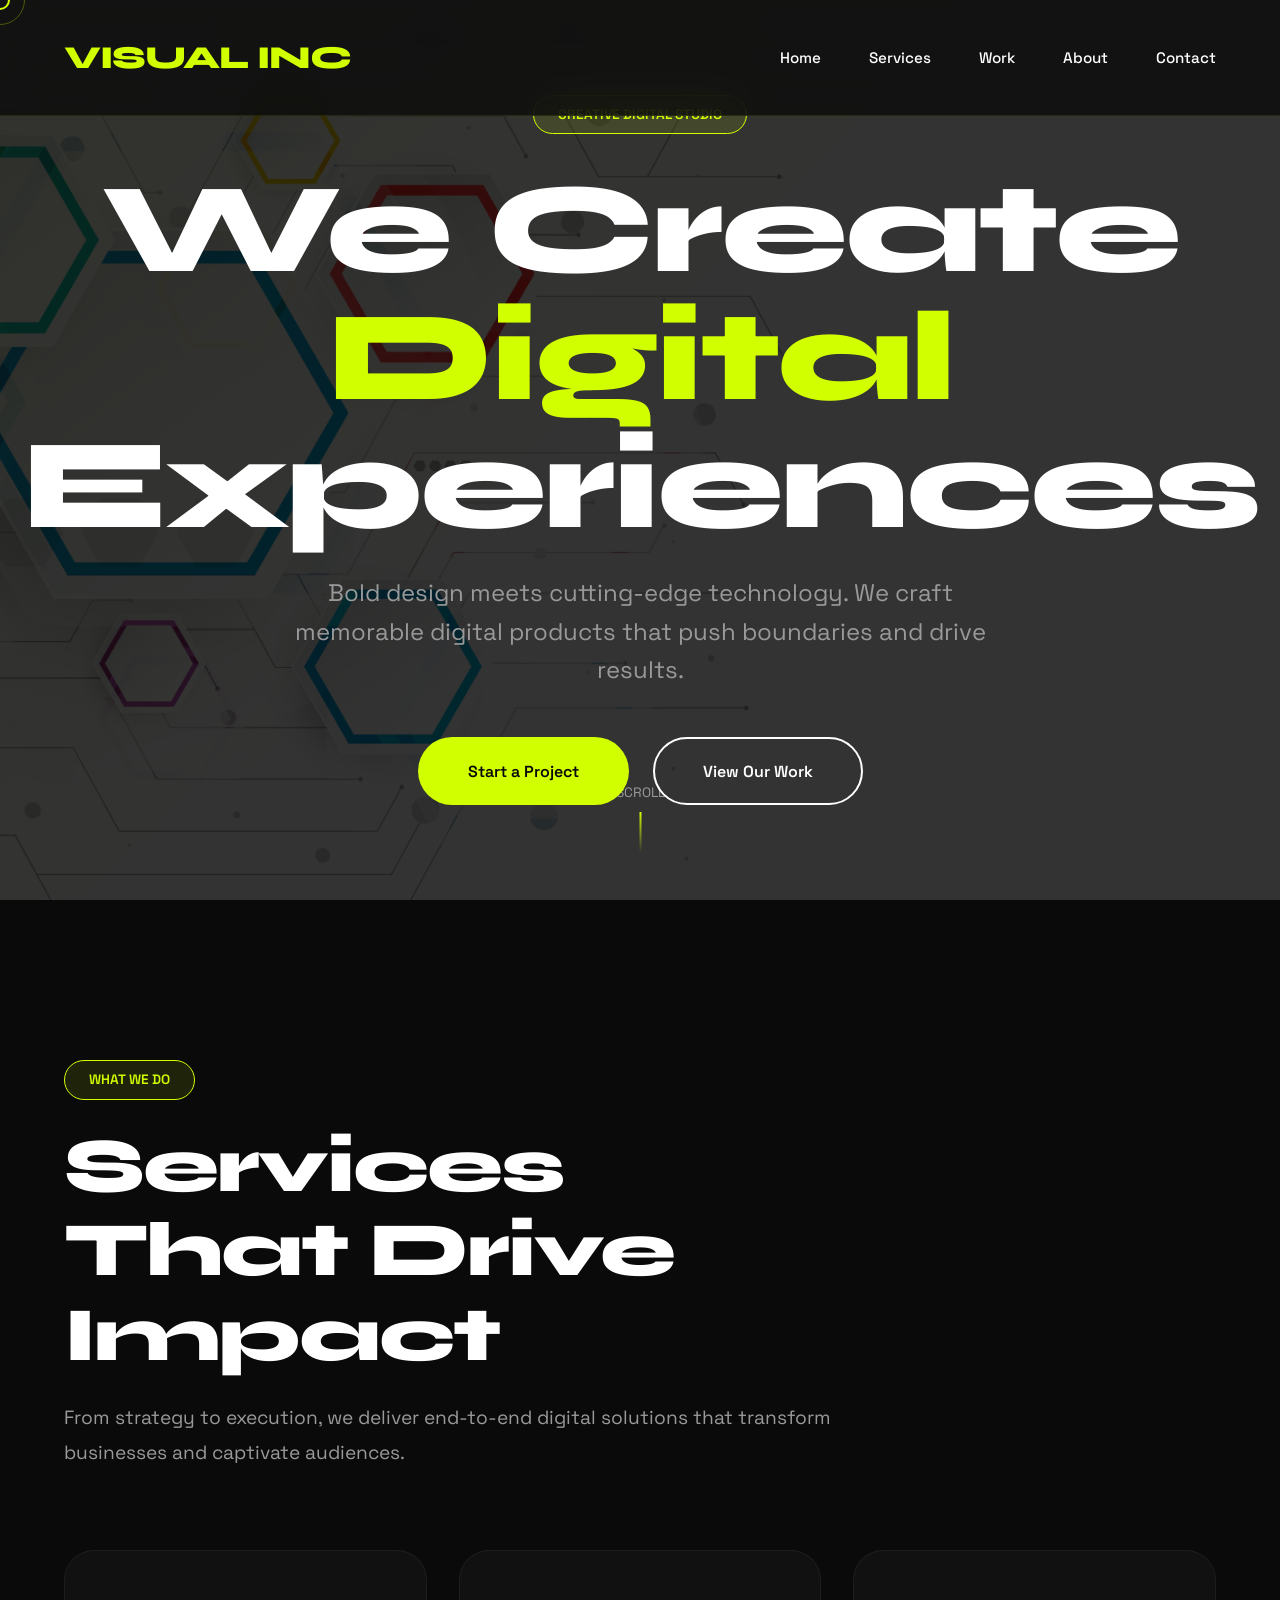
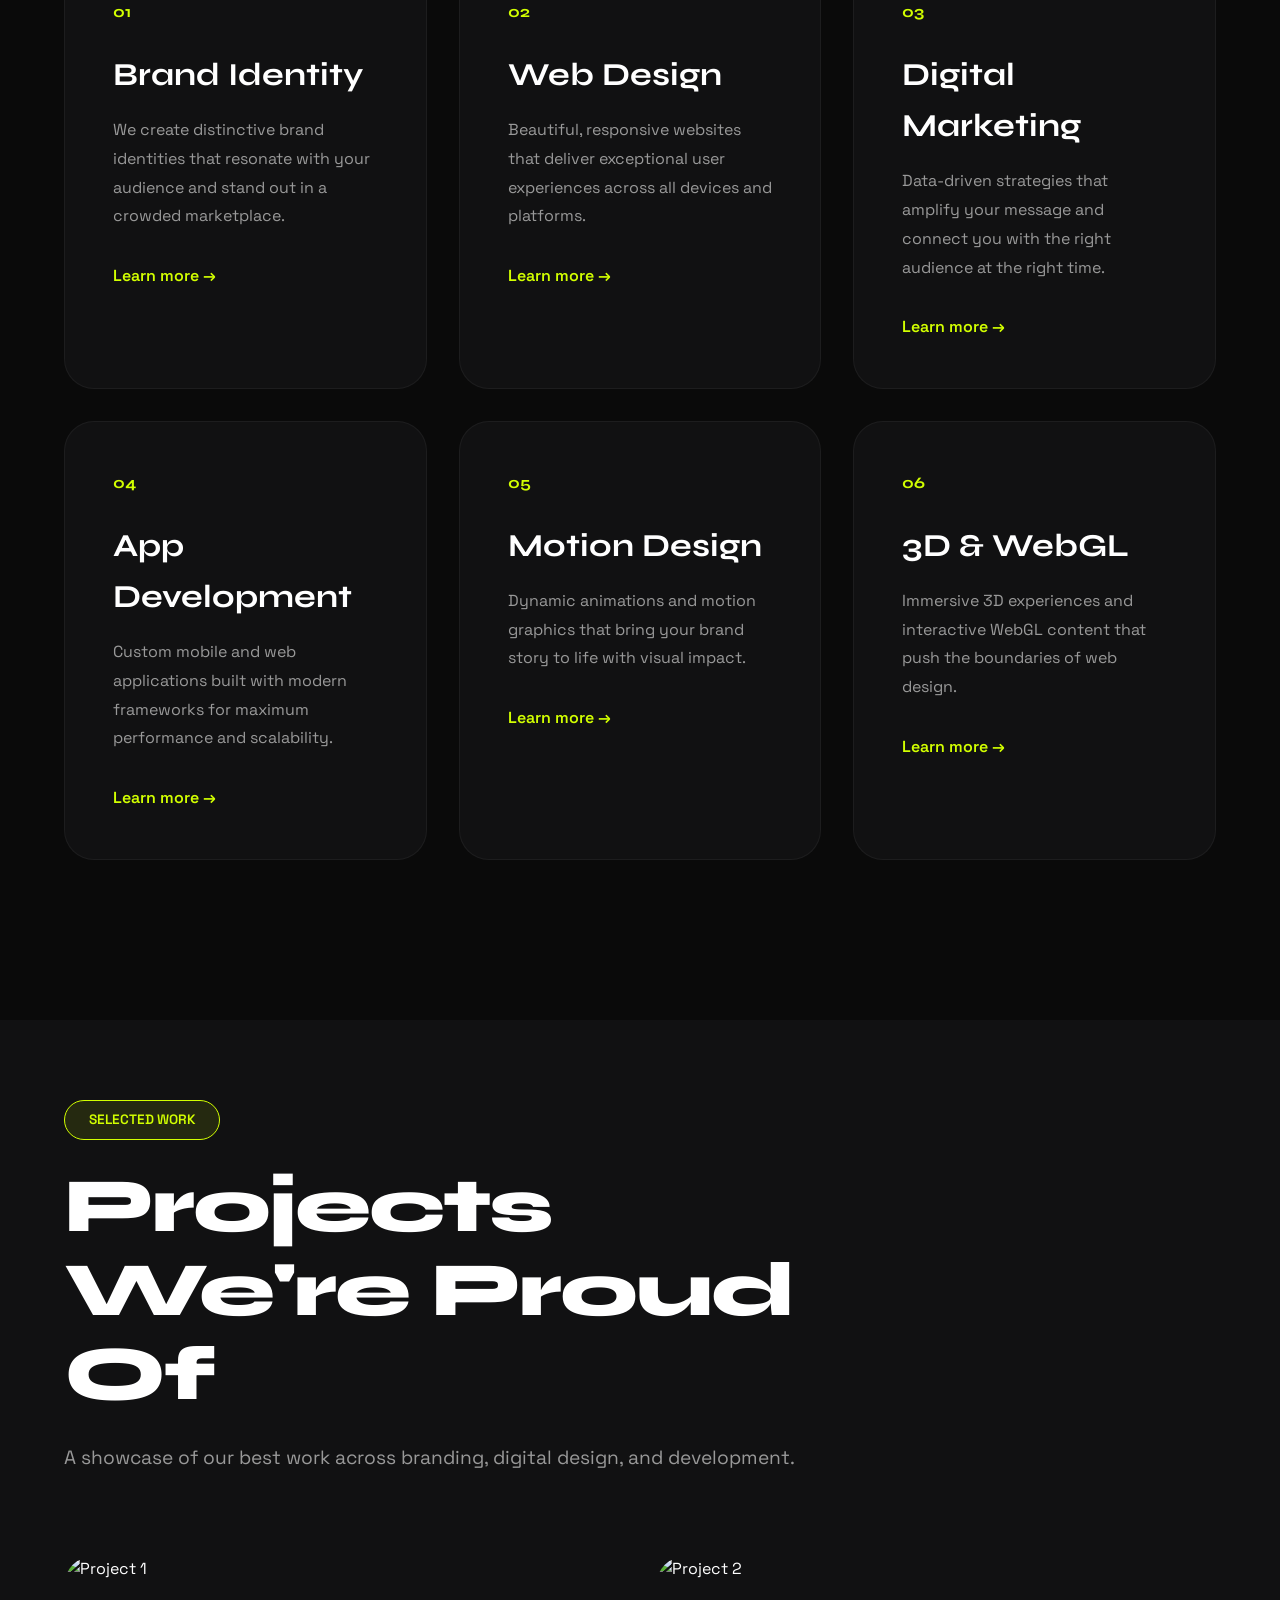
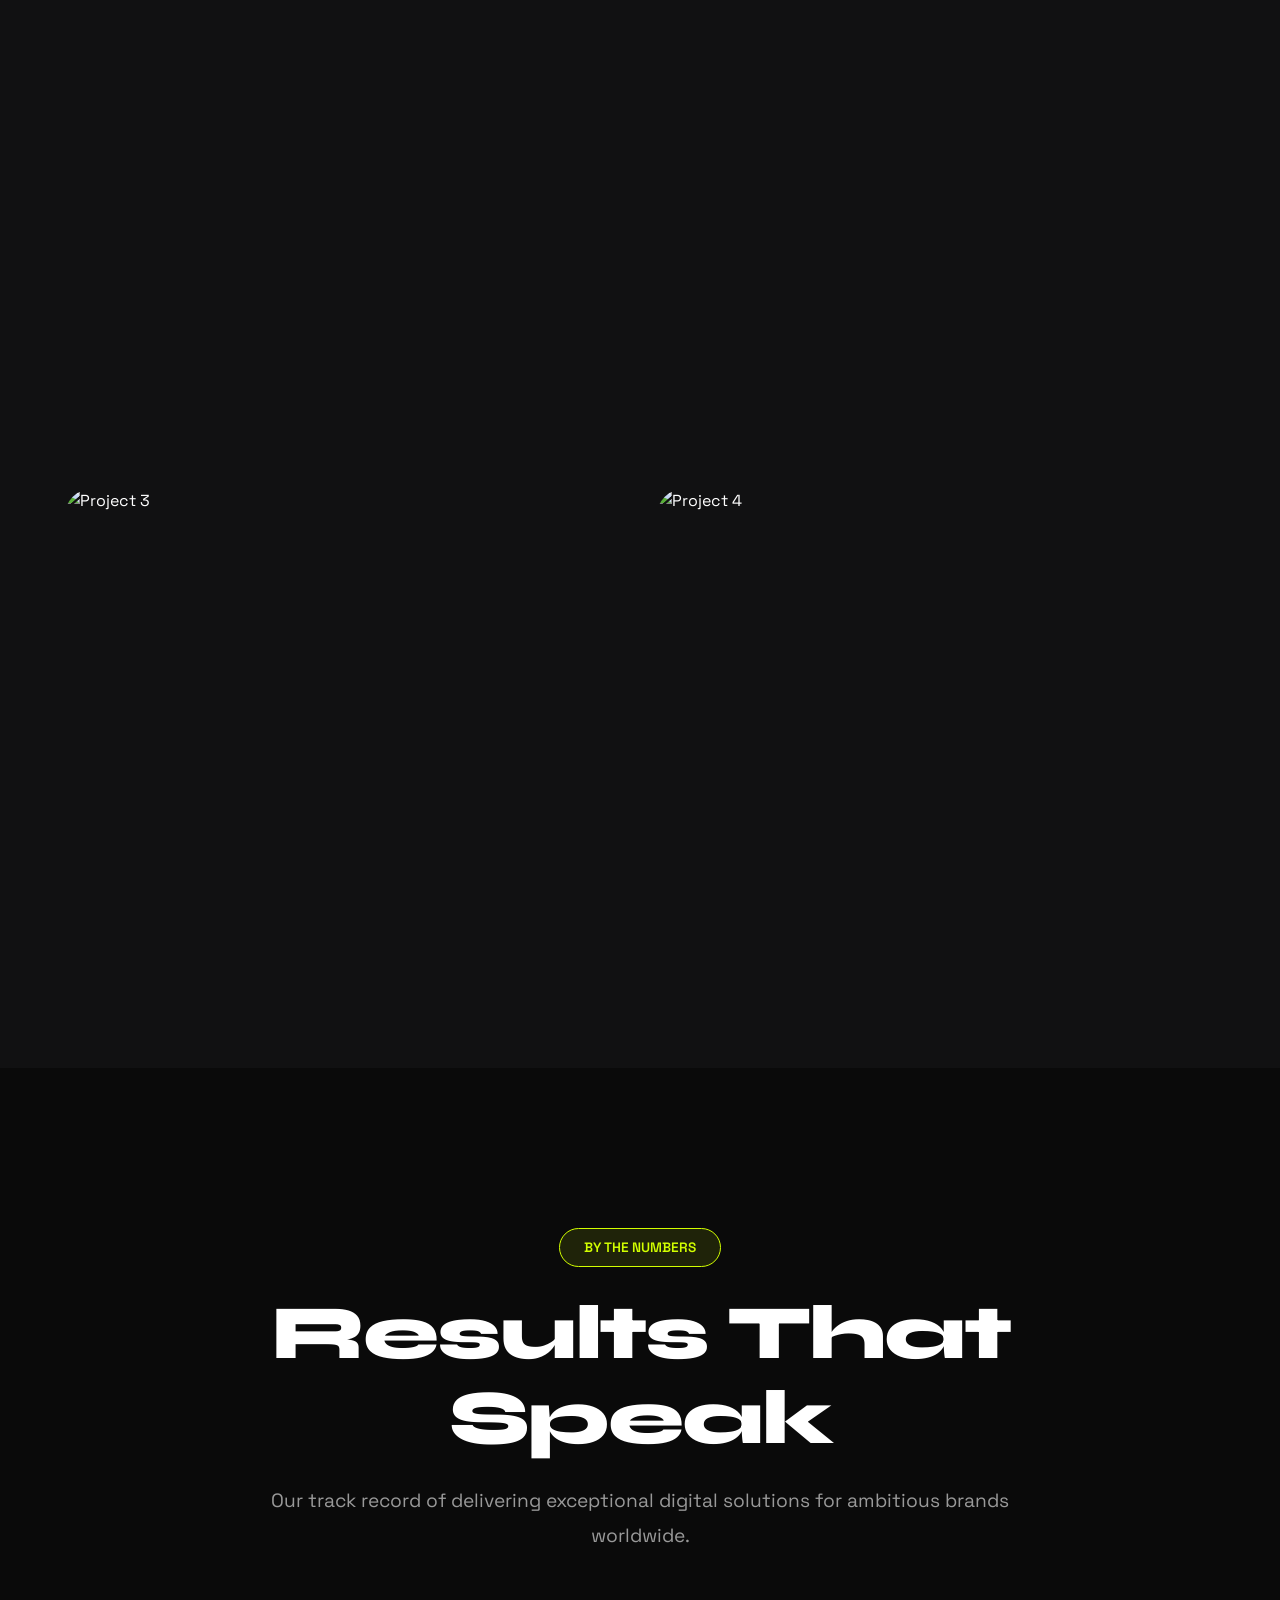
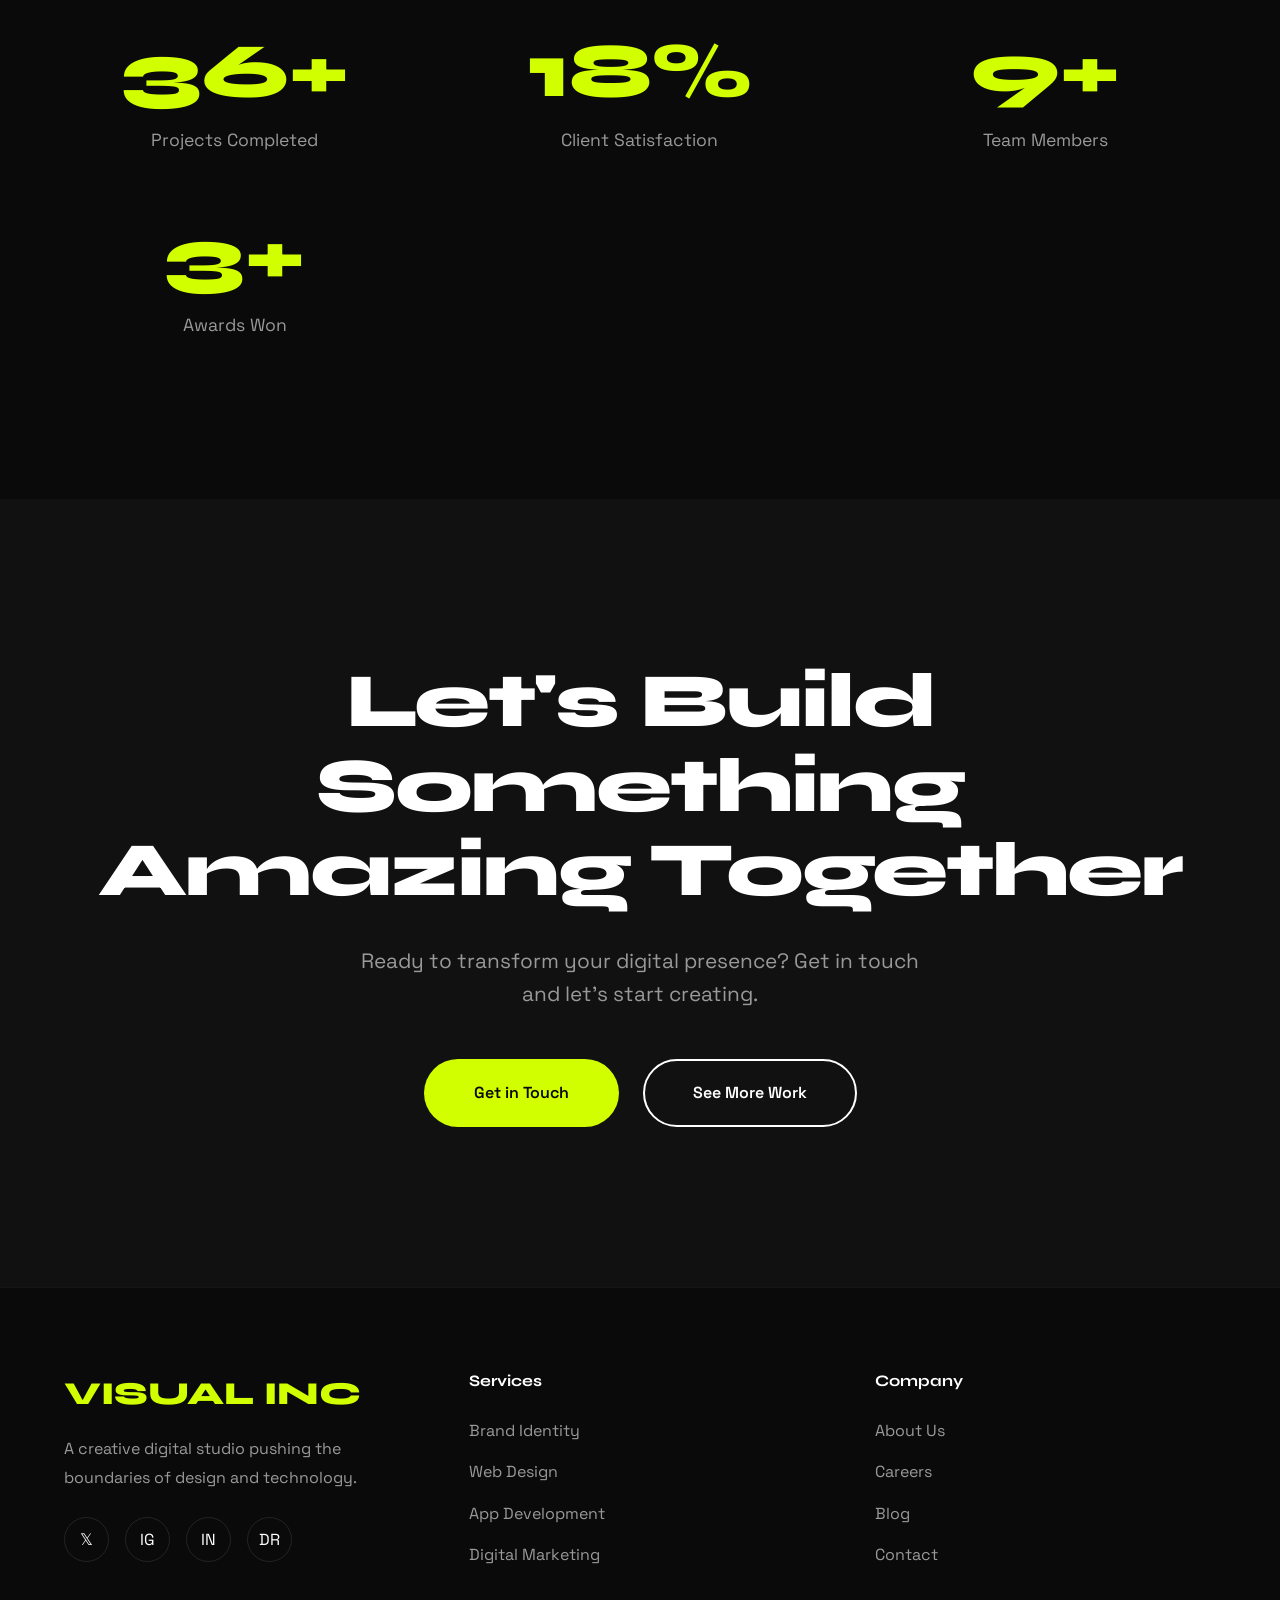
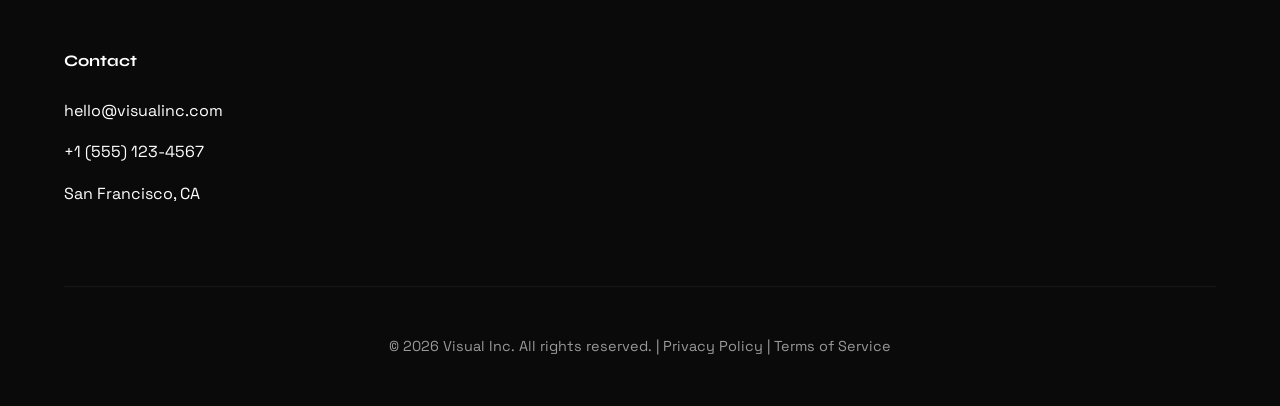
==== index.html @ 2dcce326 "Add initial image files and index.html" ====
<!DOCTYPE html>
<html lang="en">
<head>
    <meta charset="UTF-8">
    <meta name="viewport" content="width=device-width, initial-scale=1.0">
    <title>Visual Inc - Creative Digital Studio</title>
    <link rel="preconnect" href="https://fonts.googleapis.com">
    <link rel="preconnect" href="https://fonts.gstatic.com" crossorigin>
    <link href="https://fonts.googleapis.com/css2?family=Space+Grotesk:wght@300;400;500;600;700&family=Syne:wght@400;600;700;800&display=swap" rel="stylesheet">
    <style>
        :root {
            --neon-green: #D2FF00;
            --dark-bg: #0a0a0a;
            --card-bg: #111112;
            --text-primary: #ffffff;
            --text-secondary: #999999;
            --border: rgba(210, 255, 0, 0.2);
        }

        * {
            margin: 0;
            padding: 0;
            box-sizing: border-box;
        }

        html {
            scroll-behavior: smooth;
        }

        body {
            font-family: 'Space Grotesk', sans-serif;
            background: var(--dark-bg);
            color: var(--text-primary);
            overflow-x: hidden;
            line-height: 1.6;
        }

        /* Custom Cursor */
        body {
            cursor: none;
        }

        .cursor {
            width: 20px;
            height: 20px;
            border: 2px solid var(--neon-green);
            border-radius: 50%;
            position: fixed;
            pointer-events: none;
            z-index: 9999;
            transition: all 0.1s ease;
            transform: translate(-50%, -50%);
        }

        .cursor-follower {
            width: 50px;
            height: 50px;
            border: 1px solid rgba(210, 255, 0, 0.3);
            border-radius: 50%;
            position: fixed;
            pointer-events: none;
            z-index: 9998;
            transition: all 0.3s ease;
            transform: translate(-50%, -50%);
        }

        /* Navigation */
        nav {
            position: fixed;
            top: 0;
            width: 100%;
            padding: 2rem 5%;
            display: flex;
            justify-content: space-between;
            align-items: center;
            z-index: 1000;
            background: rgba(10, 10, 10, 0.8);
            backdrop-filter: blur(20px);
            border-bottom: 1px solid rgba(210, 255, 0, 0.1);
        }

        .logo {
            font-family: 'Syne', sans-serif;
            font-size: 2rem;
            font-weight: 800;
            color: var(--neon-green);
            letter-spacing: -1px;
        }

        .nav-menu {
            display: flex;
            gap: 3rem;
            list-style: none;
        }

        .nav-menu a {
            color: var(--text-primary);
            text-decoration: none;
            font-weight: 500;
            font-size: 0.95rem;
            position: relative;
            transition: color 0.3s ease;
        }

        .nav-menu a::after {
            content: '';
            position: absolute;
            bottom: -5px;
            left: 0;
            width: 0;
            height: 2px;
            background: var(--neon-green);
            transition: width 0.3s ease;
        }

        .nav-menu a:hover {
            color: var(--neon-green);
        }

        .nav-menu a:hover::after {
            width: 100%;
        }

        .menu-toggle {
            display: none;
            flex-direction: column;
            gap: 6px;
            cursor: pointer;
            z-index: 1001;
        }

        .menu-toggle span {
            width: 30px;
            height: 2px;
            background: var(--neon-green);
            transition: all 0.3s ease;
        }

        /* Hero Section */
        .hero {
            position: relative;
            height: 100vh;
            display: flex;
            align-items: center;
            justify-content: center;
            overflow: hidden;
        }

        .hero-bg {
            position: absolute;
            top: 0;
            left: 0;
            width: 100%;
            height: 100%;
            background: url('bg.jpg') center/cover;
            filter: brightness(0.2);
            z-index: 0;
        }

        .hero-bg::after {
            content: '';
            position: absolute;
            top: 0;
            left: 0;
            width: 100%;
            height: 100%;
            background: linear-gradient(135deg, rgba(210, 255, 0, 0.1) 0%, transparent 50%);
        }

        .hero-content {
            position: relative;
            z-index: 10;
            text-align: center;
            padding: 0 5%;
            max-width: 1400px;
        }

        .hero-label {
            display: inline-block;
            padding: 0.5rem 1.5rem;
            background: rgba(210, 255, 0, 0.1);
            border: 1px solid var(--neon-green);
            border-radius: 50px;
            font-size: 0.85rem;
            font-weight: 600;
            color: var(--neon-green);
            margin-bottom: 2rem;
            animation: fadeInDown 0.8s ease;
        }

        @keyframes fadeInDown {
            from {
                opacity: 0;
                transform: translateY(-30px);
            }
            to {
                opacity: 1;
                transform: translateY(0);
            }
        }

        .hero h1 {
            font-family: 'Syne', sans-serif;
            font-size: clamp(3rem, 10vw, 8rem);
            font-weight: 800;
            line-height: 1;
            margin-bottom: 1.5rem;
            letter-spacing: -3px;
            animation: fadeInUp 0.8s ease 0.2s both;
        }

        @keyframes fadeInUp {
            from {
                opacity: 0;
                transform: translateY(40px);
            }
            to {
                opacity: 1;
                transform: translateY(0);
            }
        }

        .hero h1 .highlight {
            color: var(--neon-green);
            display: inline-block;
            position: relative;
        }

        .hero p {
            font-size: clamp(1.1rem, 2vw, 1.5rem);
            color: var(--text-secondary);
            max-width: 700px;
            margin: 0 auto 3rem;
            animation: fadeInUp 0.8s ease 0.4s both;
        }

        .cta-group {
            display: flex;
            gap: 1.5rem;
            justify-content: center;
            flex-wrap: wrap;
            animation: fadeInUp 0.8s ease 0.6s both;
        }

        .btn {
            padding: 1.2rem 3rem;
            font-size: 1rem;
            font-weight: 600;
            text-decoration: none;
            border-radius: 50px;
            transition: all 0.3s ease;
            display: inline-block;
            border: 2px solid transparent;
        }

        .btn-primary {
            background: var(--neon-green);
            color: var(--dark-bg);
        }

        .btn-primary:hover {
            transform: translateY(-3px);
            box-shadow: 0 15px 40px rgba(210, 255, 0, 0.3);
        }

        .btn-secondary {
            background: transparent;
            color: var(--text-primary);
            border: 2px solid var(--text-primary);
        }

        .btn-secondary:hover {
            border-color: var(--neon-green);
            color: var(--neon-green);
            transform: translateY(-3px);
        }

        .scroll-indicator {
            position: absolute;
            bottom: 3rem;
            left: 50%;
            transform: translateX(-50%);
            display: flex;
            flex-direction: column;
            align-items: center;
            gap: 0.5rem;
            animation: bounce 2s infinite;
        }

        @keyframes bounce {
            0%, 20%, 50%, 80%, 100% {
                transform: translateX(-50%) translateY(0);
            }
            40% {
                transform: translateX(-50%) translateY(-10px);
            }
            60% {
                transform: translateX(-50%) translateY(-5px);
            }
        }

        .scroll-indicator span {
            font-size: 0.85rem;
            color: var(--text-secondary);
        }

        .scroll-line {
            width: 2px;
            height: 40px;
            background: linear-gradient(to bottom, var(--neon-green), transparent);
        }

        /* Services Section */
        .services {
            padding: 10rem 5%;
            position: relative;
        }

        .section-header {
            max-width: 800px;
            margin-bottom: 5rem;
        }

        .section-label {
            display: inline-block;
            padding: 0.5rem 1.5rem;
            background: rgba(210, 255, 0, 0.1);
            border: 1px solid var(--neon-green);
            border-radius: 50px;
            font-size: 0.85rem;
            font-weight: 600;
            color: var(--neon-green);
            margin-bottom: 1.5rem;
        }

        .section-header h2 {
            font-family: 'Syne', sans-serif;
            font-size: clamp(2.5rem, 6vw, 5rem);
            font-weight: 800;
            line-height: 1.1;
            margin-bottom: 1.5rem;
            letter-spacing: -2px;
        }

        .section-header p {
            font-size: 1.2rem;
            color: var(--text-secondary);
            line-height: 1.8;
        }

        .services-grid {
            display: grid;
            grid-template-columns: repeat(auto-fit, minmax(350px, 1fr));
            gap: 2rem;
        }

        .service-card {
            background: var(--card-bg);
            border: 1px solid rgba(255, 255, 255, 0.05);
            border-radius: 30px;
            padding: 3rem;
            transition: all 0.4s ease;
            position: relative;
            overflow: hidden;
        }

        .service-card::before {
            content: '';
            position: absolute;
            top: 0;
            left: 0;
            width: 100%;
            height: 100%;
            background: linear-gradient(135deg, rgba(210, 255, 0, 0.05) 0%, transparent 50%);
            opacity: 0;
            transition: opacity 0.4s ease;
        }

        .service-card:hover::before {
            opacity: 1;
        }

        .service-card:hover {
            transform: translateY(-10px);
            border-color: rgba(210, 255, 0, 0.3);
        }

        .service-number {
            font-family: 'Syne', sans-serif;
            font-size: 1rem;
            font-weight: 700;
            color: var(--neon-green);
            margin-bottom: 1.5rem;
        }

        .service-card h3 {
            font-family: 'Syne', sans-serif;
            font-size: 2rem;
            font-weight: 700;
            margin-bottom: 1rem;
            position: relative;
            z-index: 1;
        }

        .service-card p {
            color: var(--text-secondary);
            line-height: 1.8;
            margin-bottom: 2rem;
            position: relative;
            z-index: 1;
        }

        .service-link {
            color: var(--neon-green);
            font-weight: 600;
            text-decoration: none;
            display: inline-flex;
            align-items: center;
            gap: 0.5rem;
            position: relative;
            z-index: 1;
            transition: gap 0.3s ease;
        }

        .service-link:hover {
            gap: 1rem;
        }

        /* Portfolio Section */
        .portfolio {
            padding: 5rem 5%;
            background: var(--card-bg);
        }

        .portfolio-grid {
            display: grid;
            grid-template-columns: repeat(auto-fit, minmax(450px, 1fr));
            gap: 2rem;
        }

        .portfolio-item {
            position: relative;
            height: 500px;
            border-radius: 30px;
            overflow: hidden;
            cursor: pointer;
        }

        .portfolio-item img {
            width: 100%;
            height: 100%;
            object-fit: cover;
            transition: transform 0.6s ease;
        }

        .portfolio-item:hover img {
            transform: scale(1.1);
        }

        .portfolio-overlay {
            position: absolute;
            inset: 0;
            background: linear-gradient(to top, rgba(10, 10, 10, 0.95) 0%, transparent 60%);
            padding: 3rem;
            display: flex;
            flex-direction: column;
            justify-content: flex-end;
            opacity: 0;
            transition: opacity 0.4s ease;
        }

        .portfolio-item:hover .portfolio-overlay {
            opacity: 1;
        }

        .portfolio-category {
            font-size: 0.85rem;
            color: var(--neon-green);
            font-weight: 600;
            margin-bottom: 0.5rem;
            text-transform: uppercase;
            letter-spacing: 1px;
        }

        .portfolio-overlay h3 {
            font-family: 'Syne', sans-serif;
            font-size: 2rem;
            font-weight: 700;
            margin-bottom: 1rem;
        }

        .portfolio-overlay p {
            color: var(--text-secondary);
            line-height: 1.6;
        }

        /* Stats Section */
        .stats {
            padding: 10rem 5%;
            background: var(--dark-bg);
        }

        .stats-grid {
            display: grid;
            grid-template-columns: repeat(auto-fit, minmax(250px, 1fr));
            gap: 4rem;
            max-width: 1200px;
            margin: 0 auto;
        }

        .stat-item {
            text-align: center;
        }

        .stat-number {
            font-family: 'Syne', sans-serif;
            font-size: clamp(3rem, 6vw, 5rem);
            font-weight: 800;
            color: var(--neon-green);
            line-height: 1;
            margin-bottom: 1rem;
        }

        .stat-label {
            font-size: 1.1rem;
            color: var(--text-secondary);
        }

        /* CTA Section */
        .cta-section {
            padding: 10rem 5%;
            background: var(--card-bg);
            text-align: center;
        }

        .cta-section h2 {
            font-family: 'Syne', sans-serif;
            font-size: clamp(2.5rem, 6vw, 5rem);
            font-weight: 800;
            line-height: 1.1;
            margin-bottom: 2rem;
            letter-spacing: -2px;
        }

        .cta-section p {
            font-size: 1.3rem;
            color: var(--text-secondary);
            max-width: 600px;
            margin: 0 auto 3rem;
        }

        /* Footer */
        footer {
            padding: 5rem 5% 3rem;
            background: var(--dark-bg);
            border-top: 1px solid rgba(255, 255, 255, 0.05);
        }

        .footer-content {
            display: grid;
            grid-template-columns: repeat(auto-fit, minmax(250px, 1fr));
            gap: 4rem;
            margin-bottom: 4rem;
        }

        .footer-brand h3 {
            font-family: 'Syne', sans-serif;
            font-size: 2rem;
            font-weight: 800;
            color: var(--neon-green);
            margin-bottom: 1rem;
        }

        .footer-brand p {
            color: var(--text-secondary);
            line-height: 1.8;
        }

        .footer-section h4 {
            font-family: 'Syne', sans-serif;
            font-weight: 700;
            margin-bottom: 1.5rem;
        }

        .footer-links {
            list-style: none;
        }

        .footer-links li {
            margin-bottom: 1rem;
        }

        .footer-links a {
            color: var(--text-secondary);
            text-decoration: none;
            transition: color 0.3s ease;
        }

        .footer-links a:hover {
            color: var(--neon-green);
        }

        .social-links {
            display: flex;
            gap: 1rem;
        }

        .social-links a {
            width: 45px;
            height: 45px;
            border: 1px solid rgba(255, 255, 255, 0.1);
            border-radius: 50%;
            display: flex;
            align-items: center;
            justify-content: center;
            color: var(--text-primary);
            text-decoration: none;
            transition: all 0.3s ease;
        }

        .social-links a:hover {
            border-color: var(--neon-green);
            color: var(--neon-green);
            transform: translateY(-3px);
        }

        .footer-bottom {
            padding-top: 3rem;
            border-top: 1px solid rgba(255, 255, 255, 0.05);
            text-align: center;
            color: var(--text-secondary);
            font-size: 0.9rem;
        }

        /* Responsive */
        @media (max-width: 968px) {
            nav {
                padding: 1.5rem 5%;
            }

            .nav-menu {
                position: fixed;
                top: 0;
                right: -100%;
                width: 300px;
                height: 100vh;
                background: var(--card-bg);
                flex-direction: column;
                padding: 8rem 3rem;
                gap: 2rem;
                transition: right 0.4s ease;
                border-left: 1px solid rgba(210, 255, 0, 0.2);
            }

            .nav-menu.active {
                right: 0;
            }

            .menu-toggle {
                display: flex;
            }

            .menu-toggle.active span:nth-child(1) {
                transform: rotate(45deg) translate(8px, 8px);
            }

            .menu-toggle.active span:nth-child(2) {
                opacity: 0;
            }

            .menu-toggle.active span:nth-child(3) {
                transform: rotate(-45deg) translate(8px, -8px);
            }

            .services-grid,
            .portfolio-grid {
                grid-template-columns: 1fr;
            }

            .portfolio-item {
                height: 400px;
            }

            .cta-group {
                flex-direction: column;
            }

            .cursor,
            .cursor-follower {
                display: none;
            }

            body {
                cursor: auto;
            }
        }

        @media (max-width: 640px) {
            .hero h1 {
                font-size: 3rem;
            }

            .section-header h2 {
                font-size: 2.5rem;
            }

            .stats-grid {
                gap: 3rem;
            }
        }
    </style>
</head>
<body>
    <!-- Custom Cursor -->
    <div class="cursor"></div>
    <div class="cursor-follower"></div>

    <!-- Navigation -->
    <nav>
        <div class="logo">VISUAL INC</div>
        <ul class="nav-menu">
            <li><a href="#home">Home</a></li>
            <li><a href="#services">Services</a></li>
            <li><a href="#work">Work</a></li>
            <li><a href="#about">About</a></li>
            <li><a href="#contact">Contact</a></li>
        </ul>
        <div class="menu-toggle">
            <span></span>
            <span></span>
            <span></span>
        </div>
    </nav>

    <!-- Hero Section -->
    <section class="hero" id="home">
        <div class="hero-bg"></div>
        <div class="hero-content">
            <div class="hero-label">CREATIVE DIGITAL STUDIO</div>
            <h1>We Create <span class="highlight">Digital</span><br>Experiences</h1>
            <p>Bold design meets cutting-edge technology. We craft memorable digital products that push boundaries and drive results.</p>
            <div class="cta-group">
                <a href="#contact" class="btn btn-primary">Start a Project</a>
                <a href="#work" class="btn btn-secondary">View Our Work</a>
            </div>
        </div>
        <div class="scroll-indicator">
            <span>SCROLL</span>
            <div class="scroll-line"></div>
        </div>
    </section>

    <!-- Services Section -->
    <section class="services" id="services">
        <div class="section-header">
            <div class="section-label">WHAT WE DO</div>
            <h2>Services That Drive Impact</h2>
            <p>From strategy to execution, we deliver end-to-end digital solutions that transform businesses and captivate audiences.</p>
        </div>
        <div class="services-grid">
            <div class="service-card">
                <div class="service-number">01</div>
                <h3>Brand Identity</h3>
                <p>We create distinctive brand identities that resonate with your audience and stand out in a crowded marketplace.</p>
                <a href="#" class="service-link">Learn more →</a>
            </div>
            <div class="service-card">
                <div class="service-number">02</div>
                <h3>Web Design</h3>
                <p>Beautiful, responsive websites that deliver exceptional user experiences across all devices and platforms.</p>
                <a href="#" class="service-link">Learn more →</a>
            </div>
            <div class="service-card">
                <div class="service-number">03</div>
                <h3>Digital Marketing</h3>
                <p>Data-driven strategies that amplify your message and connect you with the right audience at the right time.</p>
                <a href="#" class="service-link">Learn more →</a>
            </div>
            <div class="service-card">
                <div class="service-number">04</div>
                <h3>App Development</h3>
                <p>Custom mobile and web applications built with modern frameworks for maximum performance and scalability.</p>
                <a href="#" class="service-link">Learn more →</a>
            </div>
            <div class="service-card">
                <div class="service-number">05</div>
                <h3>Motion Design</h3>
                <p>Dynamic animations and motion graphics that bring your brand story to life with visual impact.</p>
                <a href="#" class="service-link">Learn more →</a>
            </div>
            <div class="service-card">
                <div class="service-number">06</div>
                <h3>3D & WebGL</h3>
                <p>Immersive 3D experiences and interactive WebGL content that push the boundaries of web design.</p>
                <a href="#" class="service-link">Learn more →</a>
            </div>
        </div>
    </section>

    <!-- Portfolio Section -->
    <section class="portfolio" id="work">
        <div class="section-header">
            <div class="section-label">SELECTED WORK</div>
            <h2>Projects We're Proud Of</h2>
            <p>A showcase of our best work across branding, digital design, and development.</p>
        </div>
        <div class="portfolio-grid">
            <div class="portfolio-item">
                <img src="https://images.unsplash.com/photo-1618005182384-a83a8bd57fbe?w=900&q=80" alt="Project 1">
                <div class="portfolio-overlay">
                    <div class="portfolio-category">Branding / Web Design</div>
                    <h3>TechFlow Platform</h3>
                    <p>Complete brand identity and digital experience for a SaaS startup</p>
                </div>
            </div>
            <div class="portfolio-item">
                <img src="https://images.unsplash.com/photo-1633356122544-f134324a6cee?w=900&q=80" alt="Project 2">
                <div class="portfolio-overlay">
                    <div class="portfolio-category">App Development</div>
                    <h3>FitLife Mobile</h3>
                    <p>Cross-platform fitness app with AI-powered coaching</p>
                </div>
            </div>
            <div class="portfolio-item">
                <img src="https://images.unsplash.com/photo-1561070791-2526d30994b5?w=900&q=80" alt="Project 3">
                <div class="portfolio-overlay">
                    <div class="portfolio-category">E-commerce</div>
                    <h3>Urban Threads</h3>
                    <p>Modern e-commerce platform with immersive product visualization</p>
                </div>
            </div>
            <div class="portfolio-item">
                <img src="https://images.unsplash.com/photo-1550745165-9bc0b252726f?w=900&q=80" alt="Project 4">
                <div class="portfolio-overlay">
                    <div class="portfolio-category">Web Experience</div>
                    <h3>EcoVenture</h3>
                    <p>Interactive storytelling website with WebGL animations</p>
                </div>
            </div>
        </div>
    </section>

    <!-- Stats Section -->
    <section class="stats" id="about">
        <div class="section-header" style="text-align: center; max-width: 800px; margin: 0 auto 5rem;">
            <div class="section-label">BY THE NUMBERS</div>
            <h2>Results That Speak</h2>
            <p>Our track record of delivering exceptional digital solutions for ambitious brands worldwide.</p>
        </div>
        <div class="stats-grid">
            <div class="stat-item">
                <div class="stat-number">200+</div>
                <div class="stat-label">Projects Completed</div>
            </div>
            <div class="stat-item">
                <div class="stat-number">95%</div>
                <div class="stat-label">Client Satisfaction</div>
            </div>
            <div class="stat-item">
                <div class="stat-number">50+</div>
                <div class="stat-label">Team Members</div>
            </div>
            <div class="stat-item">
                <div class="stat-number">15+</div>
                <div class="stat-label">Awards Won</div>
            </div>
        </div>
    </section>

    <!-- CTA Section -->
    <section class="cta-section" id="contact">
        <h2>Let's Build Something<br>Amazing Together</h2>
        <p>Ready to transform your digital presence? Get in touch and let's start creating.</p>
        <div class="cta-group">
            <a href="mailto:hello@visualinc.com" class="btn btn-primary">Get in Touch</a>
            <a href="#work" class="btn btn-secondary">See More Work</a>
        </div>
    </section>

    <!-- Footer -->
    <footer>
        <div class="footer-content">
            <div class="footer-brand">
                <h3>VISUAL INC</h3>
                <p>A creative digital studio pushing the boundaries of design and technology.</p>
                <div class="social-links" style="margin-top: 1.5rem;">
                    <a href="#" aria-label="Twitter">𝕏</a>
                    <a href="#" aria-label="Instagram">IG</a>
                    <a href="#" aria-label="LinkedIn">IN</a>
                    <a href="#" aria-label="Dribbble">DR</a>
                </div>
            </div>
            <div class="footer-section">
                <h4>Services</h4>
                <ul class="footer-links">
                    <li><a href="#">Brand Identity</a></li>
                    <li><a href="#">Web Design</a></li>
                    <li><a href="#">App Development</a></li>
                    <li><a href="#">Digital Marketing</a></li>
                </ul>
            </div>
            <div class="footer-section">
                <h4>Company</h4>
                <ul class="footer-links">
                    <li><a href="#">About Us</a></li>
                    <li><a href="#">Careers</a></li>
                    <li><a href="#">Blog</a></li>
                    <li><a href="#">Contact</a></li>
                </ul>
            </div>
            <div class="footer-section">
                <h4>Contact</h4>
                <ul class="footer-links">
                    <li>hello@visualinc.com</li>
                    <li>+1 (555) 123-4567</li>
                    <li>San Francisco, CA</li>
                </ul>
            </div>
        </div>
        <div class="footer-bottom">
            <p>&copy; 2026 Visual Inc. All rights reserved. | Privacy Policy | Terms of Service</p>
        </div>
    </footer>

    <script>
        // Mobile Menu Toggle
        const menuToggle = document.querySelector('.menu-toggle');
        const navMenu = document.querySelector('.nav-menu');

        menuToggle.addEventListener('click', () => {
            menuToggle.classList.toggle('active');
            navMenu.classList.toggle('active');
        });

        // Close menu when clicking a link
        document.querySelectorAll('.nav-menu a').forEach(link => {
            link.addEventListener('click', () => {
                menuToggle.classList.remove('active');
                navMenu.classList.remove('active');
            });
        });

        // Custom Cursor
        const cursor = document.querySelector('.cursor');
        const cursorFollower = document.querySelector('.cursor-follower');

        document.addEventListener('mousemove', (e) => {
            cursor.style.left = e.clientX + 'px';
            cursor.style.top = e.clientY + 'px';
            
            setTimeout(() => {
                cursorFollower.style.left = e.clientX + 'px';
                cursorFollower.style.top = e.clientY + 'px';
            }, 100);
        });

        // Cursor hover effects
        const interactiveElements = document.querySelectorAll('a, button, .service-card, .portfolio-item');
        
        interactiveElements.forEach(el => {
            el.addEventListener('mouseenter', () => {
                cursor.style.transform = 'translate(-50%, -50%) scale(1.5)';
                cursorFollower.style.transform = 'translate(-50%, -50%) scale(1.5)';
            });
            
            el.addEventListener('mouseleave', () => {
                cursor.style.transform = 'translate(-50%, -50%) scale(1)';
                cursorFollower.style.transform = 'translate(-50%, -50%) scale(1)';
            });
        });

        // Smooth scroll
        document.querySelectorAll('a[href^="#"]').forEach(anchor => {
            anchor.addEventListener('click', function (e) {
                e.preventDefault();
                const target = document.querySelector(this.getAttribute('href'));
                if (target) {
                    target.scrollIntoView({
                        behavior: 'smooth',
                        block: 'start'
                    });
                }
            });
        });

        // Intersection Observer for scroll animations
        const observerOptions = {
            threshold: 0.1,
            rootMargin: '0px 0px -50px 0px'
        };

        const observer = new IntersectionObserver((entries) => {
            entries.forEach(entry => {
                if (entry.isIntersecting) {
                    entry.target.style.opacity = '1';
                    entry.target.style.transform = 'translateY(0)';
                }
            });
        }, observerOptions);

        // Observe elements
        document.querySelectorAll('.service-card, .portfolio-item, .stat-item').forEach(el => {
            el.style.opacity = '0';
            el.style.transform = 'translateY(30px)';
            el.style.transition = 'all 0.6s ease';
            observer.observe(el);
        });

        // Counter animation for stats
        const counters = document.querySelectorAll('.stat-number');
        const speed = 200;

        const counterObserver = new IntersectionObserver((entries) => {
            entries.forEach(entry => {
                if (entry.isIntersecting) {
                    const counter = entry.target;
                    const target = counter.innerText;
                    const isPercent = target.includes('%');
                    const isPlus = target.includes('+');
                    const number = parseInt(target.replace(/[^0-9]/g, ''));
                    
                    let count = 0;
                    const increment = number / speed;
                    
                    const updateCount = () => {
                        count += increment;
                        if (count < number) {
                            counter.innerText = Math.ceil(count) + (isPercent ? '%' : isPlus ? '+' : '');
                            requestAnimationFrame(updateCount);
                        } else {
                            counter.innerText = target;
                        }
                    };
                    
                    updateCount();
                    counterObserver.unobserve(counter);
                }
            });
        }, { threshold: 0.5 });

        counters.forEach(counter => {
            counterObserver.observe(counter);
        });
    </script>
</body>
</html>
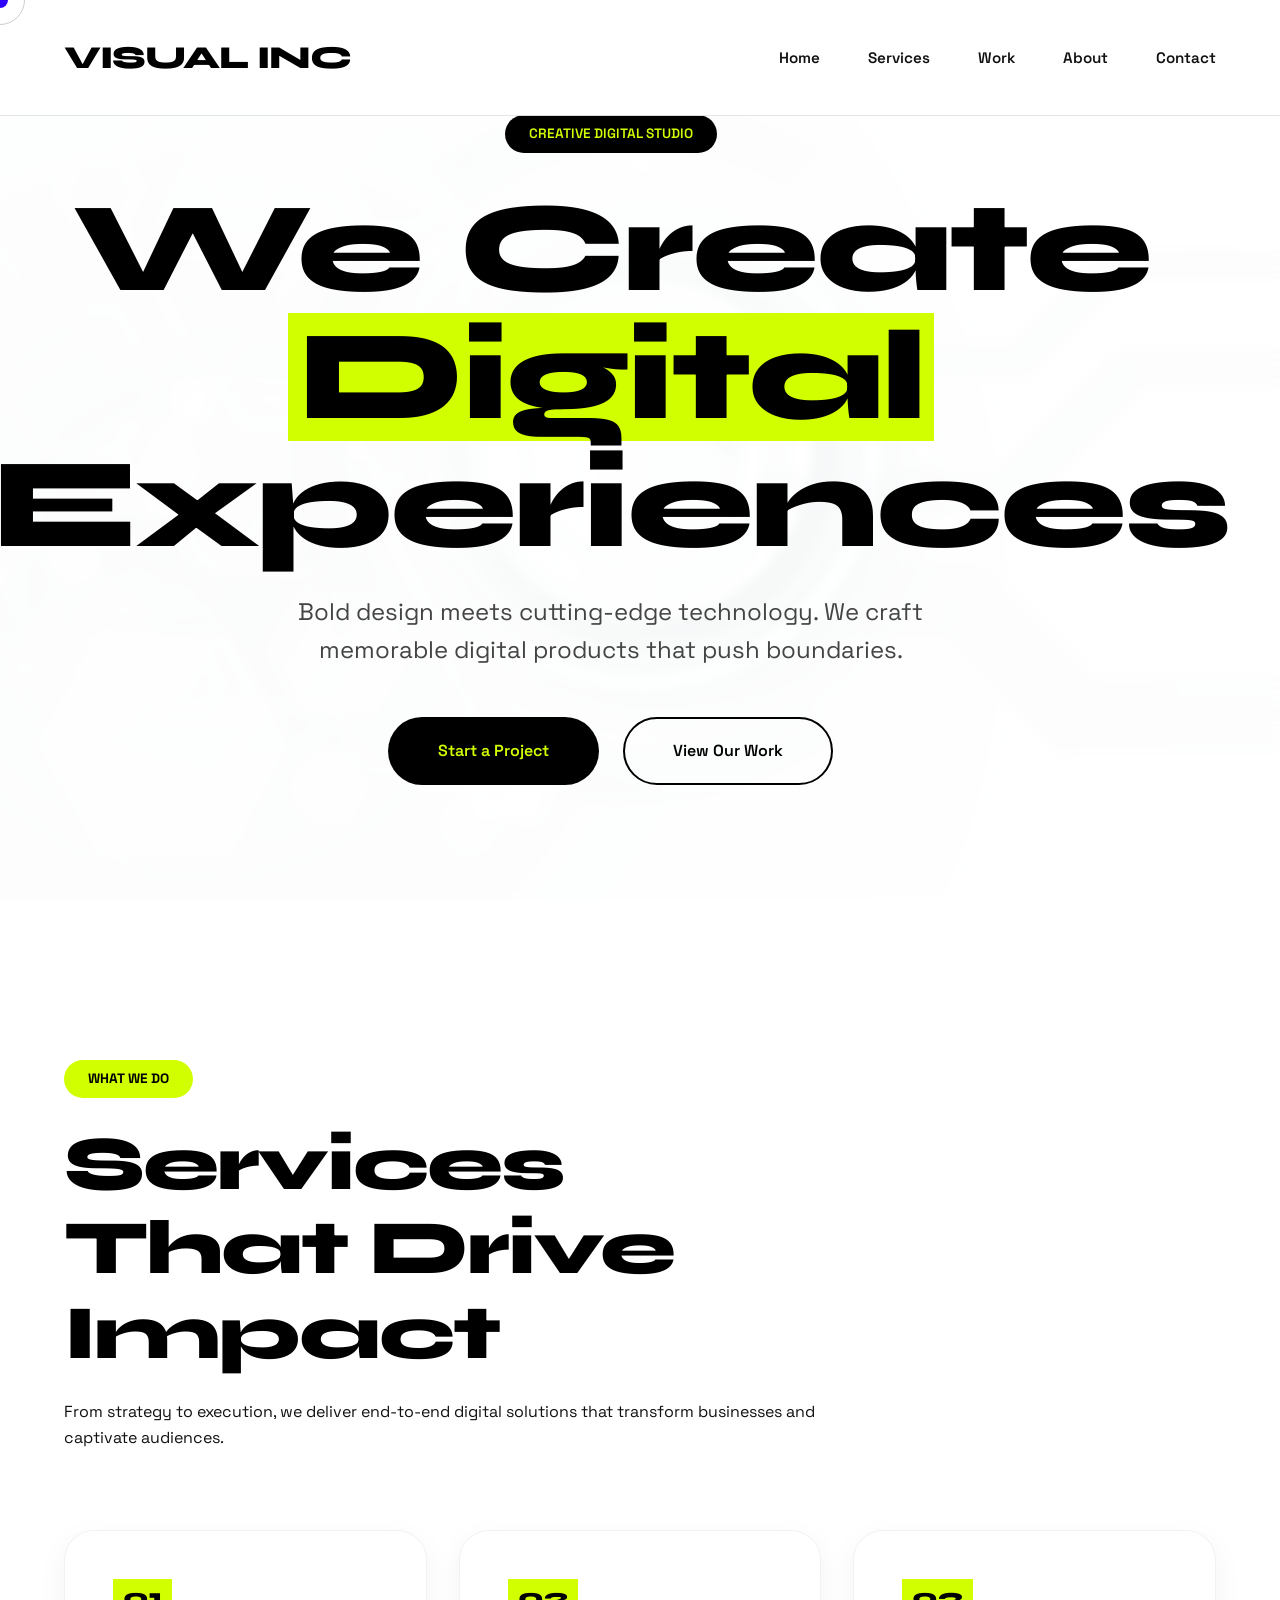
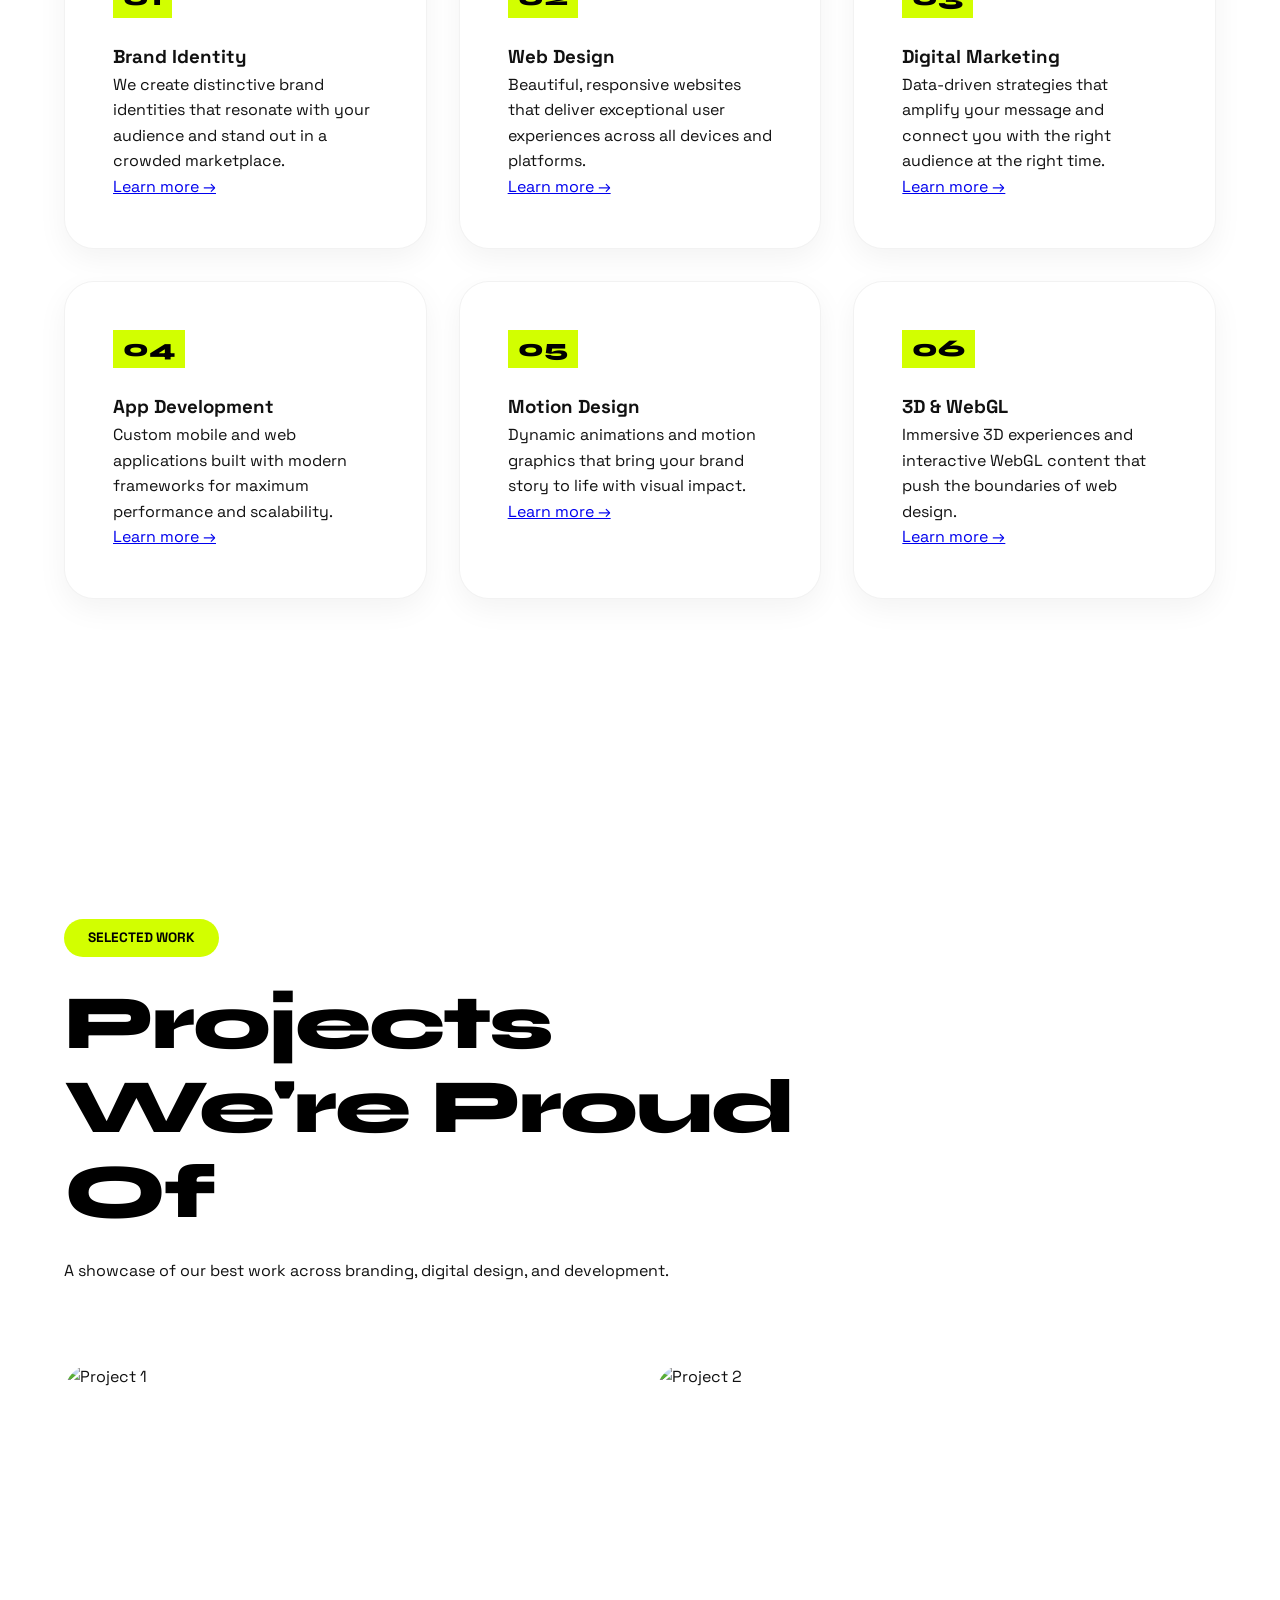
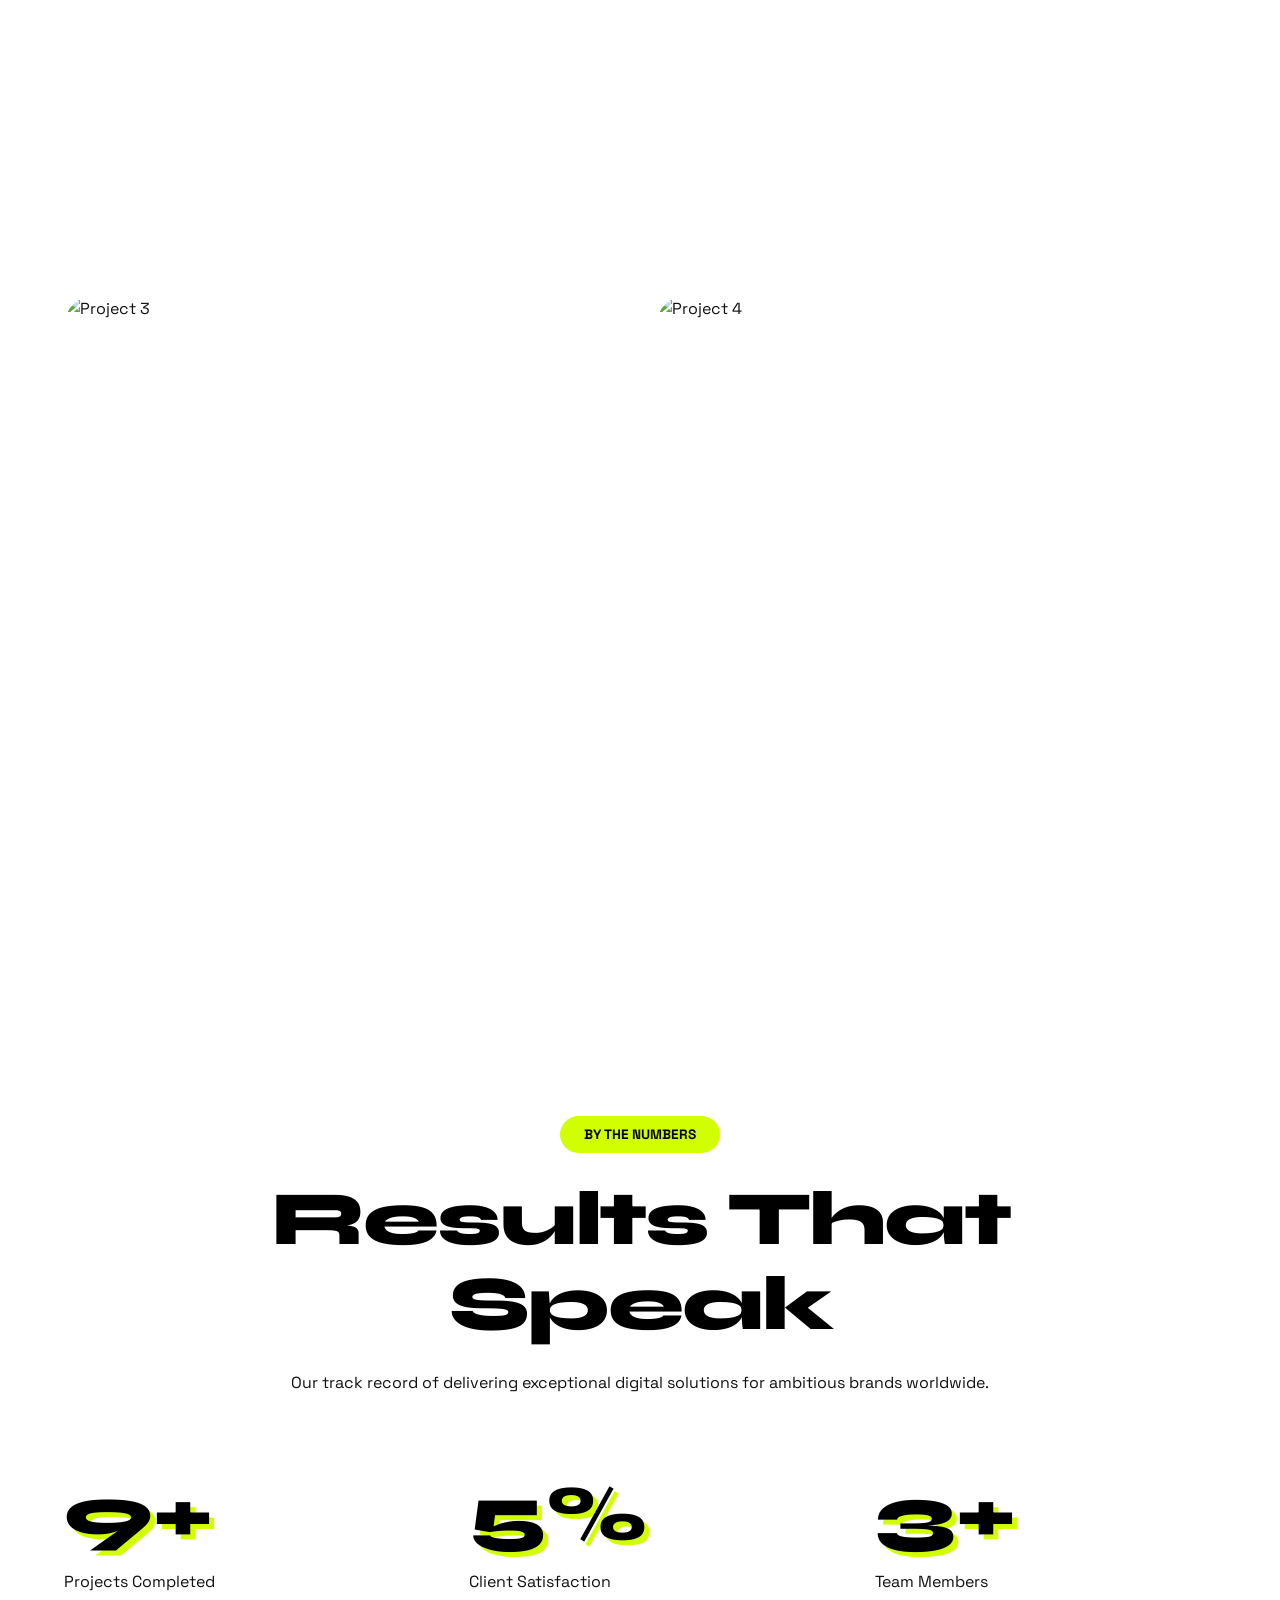
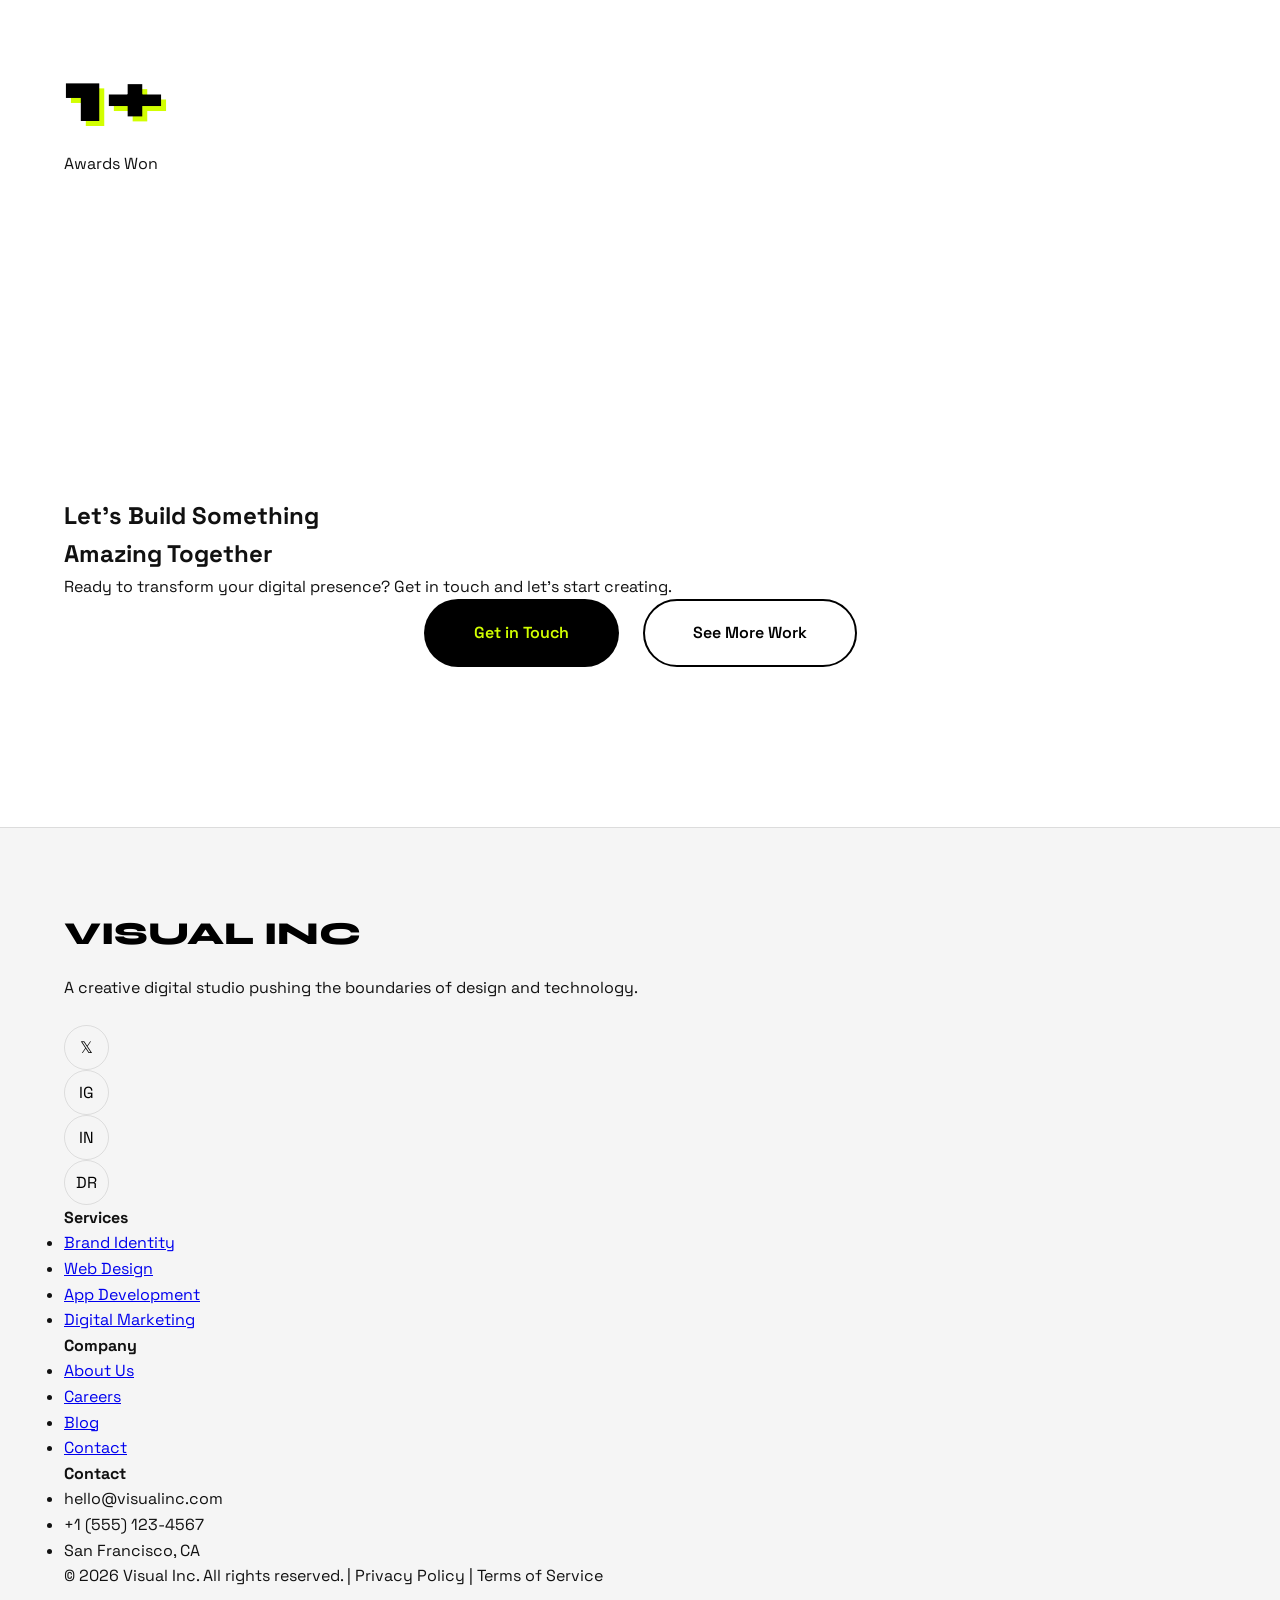
==== commit 74adeb28: "Add initial HTML, CSS, and JavaScript files for the Visual Inc project" ====
--- a/index.html
+++ b/index.html
@@ -7,723 +7,25 @@
     <link rel="preconnect" href="https://fonts.googleapis.com">
     <link rel="preconnect" href="https://fonts.gstatic.com" crossorigin>
     <link href="https://fonts.googleapis.com/css2?family=Space+Grotesk:wght@300;400;500;600;700&family=Syne:wght@400;600;700;800&display=swap" rel="stylesheet">
-    <style>
-        :root {
-            --neon-green: #D2FF00;
-            --dark-bg: #0a0a0a;
-            --card-bg: #111112;
-            --text-primary: #ffffff;
-            --text-secondary: #999999;
-            --border: rgba(210, 255, 0, 0.2);
-        }
-
-        * {
-            margin: 0;
-            padding: 0;
-            box-sizing: border-box;
-        }
-
-        html {
-            scroll-behavior: smooth;
-        }
-
-        body {
-            font-family: 'Space Grotesk', sans-serif;
-            background: var(--dark-bg);
-            color: var(--text-primary);
-            overflow-x: hidden;
-            line-height: 1.6;
-        }
-
-        /* Custom Cursor */
-        body {
-            cursor: none;
-        }
-
-        .cursor {
-            width: 20px;
-            height: 20px;
-            border: 2px solid var(--neon-green);
-            border-radius: 50%;
-            position: fixed;
-            pointer-events: none;
-            z-index: 9999;
-            transition: all 0.1s ease;
-            transform: translate(-50%, -50%);
-        }
-
-        .cursor-follower {
-            width: 50px;
-            height: 50px;
-            border: 1px solid rgba(210, 255, 0, 0.3);
-            border-radius: 50%;
-            position: fixed;
-            pointer-events: none;
-            z-index: 9998;
-            transition: all 0.3s ease;
-            transform: translate(-50%, -50%);
-        }
-
-        /* Navigation */
-        nav {
-            position: fixed;
-            top: 0;
-            width: 100%;
-            padding: 2rem 5%;
-            display: flex;
-            justify-content: space-between;
-            align-items: center;
-            z-index: 1000;
-            background: rgba(10, 10, 10, 0.8);
-            backdrop-filter: blur(20px);
-            border-bottom: 1px solid rgba(210, 255, 0, 0.1);
-        }
-
-        .logo {
-            font-family: 'Syne', sans-serif;
-            font-size: 2rem;
-            font-weight: 800;
-            color: var(--neon-green);
-            letter-spacing: -1px;
-        }
-
-        .nav-menu {
-            display: flex;
-            gap: 3rem;
-            list-style: none;
-        }
-
-        .nav-menu a {
-            color: var(--text-primary);
-            text-decoration: none;
-            font-weight: 500;
-            font-size: 0.95rem;
-            position: relative;
-            transition: color 0.3s ease;
-        }
-
-        .nav-menu a::after {
-            content: '';
-            position: absolute;
-            bottom: -5px;
-            left: 0;
-            width: 0;
-            height: 2px;
-            background: var(--neon-green);
-            transition: width 0.3s ease;
-        }
-
-        .nav-menu a:hover {
-            color: var(--neon-green);
-        }
-
-        .nav-menu a:hover::after {
-            width: 100%;
-        }
-
-        .menu-toggle {
-            display: none;
-            flex-direction: column;
-            gap: 6px;
-            cursor: pointer;
-            z-index: 1001;
-        }
-
-        .menu-toggle span {
-            width: 30px;
-            height: 2px;
-            background: var(--neon-green);
-            transition: all 0.3s ease;
-        }
-
-        /* Hero Section */
-        .hero {
-            position: relative;
-            height: 100vh;
-            display: flex;
-            align-items: center;
-            justify-content: center;
-            overflow: hidden;
-        }
-
-        .hero-bg {
-            position: absolute;
-            top: 0;
-            left: 0;
-            width: 100%;
-            height: 100%;
-            background: url('bg.jpg') center/cover;
-            filter: brightness(0.2);
-            z-index: 0;
-        }
-
-        .hero-bg::after {
-            content: '';
-            position: absolute;
-            top: 0;
-            left: 0;
-            width: 100%;
-            height: 100%;
-            background: linear-gradient(135deg, rgba(210, 255, 0, 0.1) 0%, transparent 50%);
-        }
-
-        .hero-content {
-            position: relative;
-            z-index: 10;
-            text-align: center;
-            padding: 0 5%;
-            max-width: 1400px;
-        }
-
-        .hero-label {
-            display: inline-block;
-            padding: 0.5rem 1.5rem;
-            background: rgba(210, 255, 0, 0.1);
-            border: 1px solid var(--neon-green);
-            border-radius: 50px;
-            font-size: 0.85rem;
-            font-weight: 600;
-            color: var(--neon-green);
-            margin-bottom: 2rem;
-            animation: fadeInDown 0.8s ease;
-        }
-
-        @keyframes fadeInDown {
-            from {
-                opacity: 0;
-                transform: translateY(-30px);
-            }
-            to {
-                opacity: 1;
-                transform: translateY(0);
-            }
-        }
-
-        .hero h1 {
-            font-family: 'Syne', sans-serif;
-            font-size: clamp(3rem, 10vw, 8rem);
-            font-weight: 800;
-            line-height: 1;
-            margin-bottom: 1.5rem;
-            letter-spacing: -3px;
-            animation: fadeInUp 0.8s ease 0.2s both;
-        }
-
-        @keyframes fadeInUp {
-            from {
-                opacity: 0;
-                transform: translateY(40px);
-            }
-            to {
-                opacity: 1;
-                transform: translateY(0);
-            }
-        }
-
-        .hero h1 .highlight {
-            color: var(--neon-green);
-            display: inline-block;
-            position: relative;
-        }
-
-        .hero p {
-            font-size: clamp(1.1rem, 2vw, 1.5rem);
-            color: var(--text-secondary);
-            max-width: 700px;
-            margin: 0 auto 3rem;
-            animation: fadeInUp 0.8s ease 0.4s both;
-        }
-
-        .cta-group {
-            display: flex;
-            gap: 1.5rem;
-            justify-content: center;
-            flex-wrap: wrap;
-            animation: fadeInUp 0.8s ease 0.6s both;
-        }
-
-        .btn {
-            padding: 1.2rem 3rem;
-            font-size: 1rem;
-            font-weight: 600;
-            text-decoration: none;
-            border-radius: 50px;
-            transition: all 0.3s ease;
-            display: inline-block;
-            border: 2px solid transparent;
-        }
-
-        .btn-primary {
-            background: var(--neon-green);
-            color: var(--dark-bg);
-        }
-
-        .btn-primary:hover {
-            transform: translateY(-3px);
-            box-shadow: 0 15px 40px rgba(210, 255, 0, 0.3);
-        }
-
-        .btn-secondary {
-            background: transparent;
-            color: var(--text-primary);
-            border: 2px solid var(--text-primary);
-        }
-
-        .btn-secondary:hover {
-            border-color: var(--neon-green);
-            color: var(--neon-green);
-            transform: translateY(-3px);
-        }
-
-        .scroll-indicator {
-            position: absolute;
-            bottom: 3rem;
-            left: 50%;
-            transform: translateX(-50%);
-            display: flex;
-            flex-direction: column;
-            align-items: center;
-            gap: 0.5rem;
-            animation: bounce 2s infinite;
-        }
-
-        @keyframes bounce {
-            0%, 20%, 50%, 80%, 100% {
-                transform: translateX(-50%) translateY(0);
-            }
-            40% {
-                transform: translateX(-50%) translateY(-10px);
-            }
-            60% {
-                transform: translateX(-50%) translateY(-5px);
-            }
-        }
-
-        .scroll-indicator span {
-            font-size: 0.85rem;
-            color: var(--text-secondary);
-        }
-
-        .scroll-line {
-            width: 2px;
-            height: 40px;
-            background: linear-gradient(to bottom, var(--neon-green), transparent);
-        }
-
-        /* Services Section */
-        .services {
-            padding: 10rem 5%;
-            position: relative;
-        }
-
-        .section-header {
-            max-width: 800px;
-            margin-bottom: 5rem;
-        }
-
-        .section-label {
-            display: inline-block;
-            padding: 0.5rem 1.5rem;
-            background: rgba(210, 255, 0, 0.1);
-            border: 1px solid var(--neon-green);
-            border-radius: 50px;
-            font-size: 0.85rem;
-            font-weight: 600;
-            color: var(--neon-green);
-            margin-bottom: 1.5rem;
-        }
-
-        .section-header h2 {
-            font-family: 'Syne', sans-serif;
-            font-size: clamp(2.5rem, 6vw, 5rem);
-            font-weight: 800;
-            line-height: 1.1;
-            margin-bottom: 1.5rem;
-            letter-spacing: -2px;
-        }
-
-        .section-header p {
-            font-size: 1.2rem;
-            color: var(--text-secondary);
-            line-height: 1.8;
-        }
-
-        .services-grid {
-            display: grid;
-            grid-template-columns: repeat(auto-fit, minmax(350px, 1fr));
-            gap: 2rem;
-        }
-
-        .service-card {
-            background: var(--card-bg);
-            border: 1px solid rgba(255, 255, 255, 0.05);
-            border-radius: 30px;
-            padding: 3rem;
-            transition: all 0.4s ease;
-            position: relative;
-            overflow: hidden;
-        }
-
-        .service-card::before {
-            content: '';
-            position: absolute;
-            top: 0;
-            left: 0;
-            width: 100%;
-            height: 100%;
-            background: linear-gradient(135deg, rgba(210, 255, 0, 0.05) 0%, transparent 50%);
-            opacity: 0;
-            transition: opacity 0.4s ease;
-        }
-
-        .service-card:hover::before {
-            opacity: 1;
-        }
-
-        .service-card:hover {
-            transform: translateY(-10px);
-            border-color: rgba(210, 255, 0, 0.3);
-        }
-
-        .service-number {
-            font-family: 'Syne', sans-serif;
-            font-size: 1rem;
-            font-weight: 700;
-            color: var(--neon-green);
-            margin-bottom: 1.5rem;
-        }
-
-        .service-card h3 {
-            font-family: 'Syne', sans-serif;
-            font-size: 2rem;
-            font-weight: 700;
-            margin-bottom: 1rem;
-            position: relative;
-            z-index: 1;
-        }
-
-        .service-card p {
-            color: var(--text-secondary);
-            line-height: 1.8;
-            margin-bottom: 2rem;
-            position: relative;
-            z-index: 1;
-        }
-
-        .service-link {
-            color: var(--neon-green);
-            font-weight: 600;
-            text-decoration: none;
-            display: inline-flex;
-            align-items: center;
-            gap: 0.5rem;
-            position: relative;
-            z-index: 1;
-            transition: gap 0.3s ease;
-        }
-
-        .service-link:hover {
-            gap: 1rem;
-        }
-
-        /* Portfolio Section */
-        .portfolio {
-            padding: 5rem 5%;
-            background: var(--card-bg);
-        }
-
-        .portfolio-grid {
-            display: grid;
-            grid-template-columns: repeat(auto-fit, minmax(450px, 1fr));
-            gap: 2rem;
-        }
-
-        .portfolio-item {
-            position: relative;
-            height: 500px;
-            border-radius: 30px;
-            overflow: hidden;
-            cursor: pointer;
-        }
-
-        .portfolio-item img {
-            width: 100%;
-            height: 100%;
-            object-fit: cover;
-            transition: transform 0.6s ease;
-        }
-
-        .portfolio-item:hover img {
-            transform: scale(1.1);
-        }
-
-        .portfolio-overlay {
-            position: absolute;
-            inset: 0;
-            background: linear-gradient(to top, rgba(10, 10, 10, 0.95) 0%, transparent 60%);
-            padding: 3rem;
-            display: flex;
-            flex-direction: column;
-            justify-content: flex-end;
-            opacity: 0;
-            transition: opacity 0.4s ease;
-        }
-
-        .portfolio-item:hover .portfolio-overlay {
-            opacity: 1;
-        }
-
-        .portfolio-category {
-            font-size: 0.85rem;
-            color: var(--neon-green);
-            font-weight: 600;
-            margin-bottom: 0.5rem;
-            text-transform: uppercase;
-            letter-spacing: 1px;
-        }
-
-        .portfolio-overlay h3 {
-            font-family: 'Syne', sans-serif;
-            font-size: 2rem;
-            font-weight: 700;
-            margin-bottom: 1rem;
-        }
-
-        .portfolio-overlay p {
-            color: var(--text-secondary);
-            line-height: 1.6;
-        }
-
-        /* Stats Section */
-        .stats {
-            padding: 10rem 5%;
-            background: var(--dark-bg);
-        }
-
-        .stats-grid {
-            display: grid;
-            grid-template-columns: repeat(auto-fit, minmax(250px, 1fr));
-            gap: 4rem;
-            max-width: 1200px;
-            margin: 0 auto;
-        }
-
-        .stat-item {
-            text-align: center;
-        }
-
-        .stat-number {
-            font-family: 'Syne', sans-serif;
-            font-size: clamp(3rem, 6vw, 5rem);
-            font-weight: 800;
-            color: var(--neon-green);
-            line-height: 1;
-            margin-bottom: 1rem;
-        }
-
-        .stat-label {
-            font-size: 1.1rem;
-            color: var(--text-secondary);
-        }
-
-        /* CTA Section */
-        .cta-section {
-            padding: 10rem 5%;
-            background: var(--card-bg);
-            text-align: center;
-        }
-
-        .cta-section h2 {
-            font-family: 'Syne', sans-serif;
-            font-size: clamp(2.5rem, 6vw, 5rem);
-            font-weight: 800;
-            line-height: 1.1;
-            margin-bottom: 2rem;
-            letter-spacing: -2px;
-        }
-
-        .cta-section p {
-            font-size: 1.3rem;
-            color: var(--text-secondary);
-            max-width: 600px;
-            margin: 0 auto 3rem;
-        }
-
-        /* Footer */
-        footer {
-            padding: 5rem 5% 3rem;
-            background: var(--dark-bg);
-            border-top: 1px solid rgba(255, 255, 255, 0.05);
-        }
-
-        .footer-content {
-            display: grid;
-            grid-template-columns: repeat(auto-fit, minmax(250px, 1fr));
-            gap: 4rem;
-            margin-bottom: 4rem;
-        }
-
-        .footer-brand h3 {
-            font-family: 'Syne', sans-serif;
-            font-size: 2rem;
-            font-weight: 800;
-            color: var(--neon-green);
-            margin-bottom: 1rem;
-        }
-
-        .footer-brand p {
-            color: var(--text-secondary);
-            line-height: 1.8;
-        }
-
-        .footer-section h4 {
-            font-family: 'Syne', sans-serif;
-            font-weight: 700;
-            margin-bottom: 1.5rem;
-        }
-
-        .footer-links {
-            list-style: none;
-        }
-
-        .footer-links li {
-            margin-bottom: 1rem;
-        }
-
-        .footer-links a {
-            color: var(--text-secondary);
-            text-decoration: none;
-            transition: color 0.3s ease;
-        }
-
-        .footer-links a:hover {
-            color: var(--neon-green);
-        }
-
-        .social-links {
-            display: flex;
-            gap: 1rem;
-        }
-
-        .social-links a {
-            width: 45px;
-            height: 45px;
-            border: 1px solid rgba(255, 255, 255, 0.1);
-            border-radius: 50%;
-            display: flex;
-            align-items: center;
-            justify-content: center;
-            color: var(--text-primary);
-            text-decoration: none;
-            transition: all 0.3s ease;
-        }
-
-        .social-links a:hover {
-            border-color: var(--neon-green);
-            color: var(--neon-green);
-            transform: translateY(-3px);
-        }
-
-        .footer-bottom {
-            padding-top: 3rem;
-            border-top: 1px solid rgba(255, 255, 255, 0.05);
-            text-align: center;
-            color: var(--text-secondary);
-            font-size: 0.9rem;
-        }
-
-        /* Responsive */
-        @media (max-width: 968px) {
-            nav {
-                padding: 1.5rem 5%;
-            }
-
-            .nav-menu {
-                position: fixed;
-                top: 0;
-                right: -100%;
-                width: 300px;
-                height: 100vh;
-                background: var(--card-bg);
-                flex-direction: column;
-                padding: 8rem 3rem;
-                gap: 2rem;
-                transition: right 0.4s ease;
-                border-left: 1px solid rgba(210, 255, 0, 0.2);
-            }
-
-            .nav-menu.active {
-                right: 0;
-            }
-
-            .menu-toggle {
-                display: flex;
-            }
-
-            .menu-toggle.active span:nth-child(1) {
-                transform: rotate(45deg) translate(8px, 8px);
-            }
-
-            .menu-toggle.active span:nth-child(2) {
-                opacity: 0;
-            }
-
-            .menu-toggle.active span:nth-child(3) {
-                transform: rotate(-45deg) translate(8px, -8px);
-            }
-
-            .services-grid,
-            .portfolio-grid {
-                grid-template-columns: 1fr;
-            }
-
-            .portfolio-item {
-                height: 400px;
-            }
-
-            .cta-group {
-                flex-direction: column;
-            }
-
-            .cursor,
-            .cursor-follower {
-                display: none;
-            }
-
-            body {
-                cursor: auto;
-            }
-        }
-
-        @media (max-width: 640px) {
-            .hero h1 {
-                font-size: 3rem;
-            }
-
-            .section-header h2 {
-                font-size: 2.5rem;
-            }
-
-            .stats-grid {
-                gap: 3rem;
-            }
-        }
-    </style>
+    <link rel="stylesheet" href="style.css">
 </head>
 <body>
+    <!-- Background Container -->
+    <div id="bg-container"></div>
+
     <!-- Custom Cursor -->
     <div class="cursor"></div>
     <div class="cursor-follower"></div>
 
     <!-- Navigation -->
     <nav>
-        <div class="logo">VISUAL INC</div>
+        <a href="index.html" class="logo">VISUAL INC</a>
         <ul class="nav-menu">
-            <li><a href="#home">Home</a></li>
-            <li><a href="#services">Services</a></li>
-            <li><a href="#work">Work</a></li>
-            <li><a href="#about">About</a></li>
-            <li><a href="#contact">Contact</a></li>
+            <li><a href="index.html">Home</a></li>
+            <li><a href="services.html">Services</a></li>
+            <li><a href="work.html">Work</a></li>
+            <li><a href="about.html">About</a></li>
+            <li><a href="contact.html">Contact</a></li>
         </ul>
         <div class="menu-toggle">
             <span></span>
@@ -734,14 +36,13 @@
 
     <!-- Hero Section -->
     <section class="hero" id="home">
-        <div class="hero-bg"></div>
         <div class="hero-content">
             <div class="hero-label">CREATIVE DIGITAL STUDIO</div>
             <h1>We Create <span class="highlight">Digital</span><br>Experiences</h1>
-            <p>Bold design meets cutting-edge technology. We craft memorable digital products that push boundaries and drive results.</p>
+            <p>Bold design meets cutting-edge technology. We craft memorable digital products that push boundaries.</p>
             <div class="cta-group">
-                <a href="#contact" class="btn btn-primary">Start a Project</a>
-                <a href="#work" class="btn btn-secondary">View Our Work</a>
+                <a href="contact.html" class="btn btn-primary">Start a Project</a>
+                <a href="work.html" class="btn btn-secondary">View Our Work</a>
             </div>
         </div>
         <div class="scroll-indicator">
--- a/style.css
+++ b/style.css
@@ -0,0 +1,434 @@
+:root {
+    --neon-green: #D2FF00;
+    --dark-bg: #ffffff;
+    --card-bg: rgba(255, 255, 255, 0.8);
+    --text-primary: #111111;
+    --text-secondary: #444444;
+    --border: rgba(0, 0, 0, 0.1);
+}
+
+* {
+    margin: 0;
+    padding: 0;
+    box-sizing: border-box;
+}
+
+html {
+    scroll-behavior: smooth;
+}
+
+body {
+    font-family: 'Space Grotesk', sans-serif;
+    background: var(--dark-bg);
+    color: var(--text-primary);
+    overflow-x: hidden;
+    line-height: 1.6;
+    cursor: none;
+}
+
+/* Dynamic Background */
+#bg-container {
+    position: fixed;
+    top: 0;
+    left: 0;
+    width: 100%;
+    height: 100%;
+    z-index: -1;
+    background-image: url('bg1.jpg');
+    background-size: cover;
+    background-position: center;
+    transition: background-image 0.8s ease-in-out;
+}
+
+#bg-container::after {
+    content: '';
+    position: absolute;
+    inset: 0;
+    background: rgba(255, 255, 255, 0.85); /* White overlay for readability */
+    backdrop-filter: blur(5px);
+}
+
+/* Custom Cursor */
+.cursor {
+    width: 20px;
+    height: 20px;
+    border: 2px solid #000;
+    background: var(--neon-green);
+    border-radius: 50%;
+    position: fixed;
+    pointer-events: none;
+    z-index: 9999;
+    transition: transform 0.1s ease;
+    transform: translate(-50%, -50%);
+    mix-blend-mode: difference;
+}
+
+.cursor-follower {
+    width: 50px;
+    height: 50px;
+    border: 1px solid rgba(0, 0, 0, 0.2);
+    border-radius: 50%;
+    position: fixed;
+    pointer-events: none;
+    z-index: 9998;
+    transition: all 0.3s ease;
+    transform: translate(-50%, -50%);
+}
+
+/* Navigation */
+nav {
+    position: fixed;
+    top: 0;
+    width: 100%;
+    padding: 2rem 5%;
+    display: flex;
+    justify-content: space-between;
+    align-items: center;
+    z-index: 1000;
+    background: rgba(255, 255, 255, 0.9);
+    backdrop-filter: blur(20px);
+    border-bottom: 1px solid var(--border);
+}
+
+.logo {
+    font-family: 'Syne', sans-serif;
+    font-size: 2rem;
+    font-weight: 800;
+    color: #000;
+    letter-spacing: -1px;
+    text-decoration: none;
+}
+
+.nav-menu {
+    display: flex;
+    gap: 3rem;
+    list-style: none;
+}
+
+.nav-menu a {
+    color: var(--text-primary);
+    text-decoration: none;
+    font-weight: 600;
+    font-size: 0.95rem;
+    position: relative;
+    transition: color 0.3s ease;
+}
+
+.nav-menu a:hover {
+    color: #000;
+    background: var(--neon-green);
+    padding: 0 5px;
+}
+
+.menu-toggle {
+    display: none;
+    flex-direction: column;
+    gap: 6px;
+    cursor: pointer;
+    z-index: 1001;
+}
+
+.menu-toggle span {
+    width: 30px;
+    height: 2px;
+    background: #000;
+    transition: all 0.3s ease;
+}
+
+/* Hero Section */
+.hero {
+    position: relative;
+    height: 100vh;
+    display: flex;
+    align-items: center;
+    justify-content: center;
+    overflow: hidden;
+}
+
+.hero-content {
+    position: relative;
+    z-index: 10;
+    text-align: center;
+    padding: 0 5%;
+    max-width: 1400px;
+}
+
+.hero-label {
+    display: inline-block;
+    padding: 0.5rem 1.5rem;
+    background: #000;
+    color: var(--neon-green);
+    border-radius: 50px;
+    font-size: 0.85rem;
+    font-weight: 600;
+    margin-bottom: 2rem;
+    animation: fadeInDown 0.8s ease;
+}
+
+@keyframes fadeInDown {
+    from { opacity: 0; transform: translateY(-30px); }
+    to { opacity: 1; transform: translateY(0); }
+}
+
+.hero h1 {
+    font-family: 'Syne', sans-serif;
+    font-size: clamp(3rem, 10vw, 8rem);
+    font-weight: 800;
+    line-height: 1;
+    margin-bottom: 1.5rem;
+    letter-spacing: -3px;
+    color: #000;
+    animation: fadeInUp 0.8s ease 0.2s both;
+}
+
+@keyframes fadeInUp {
+    from { opacity: 0; transform: translateY(40px); }
+    to { opacity: 1; transform: translateY(0); }
+}
+
+.hero h1 .highlight {
+    background: var(--neon-green);
+    padding: 0 10px;
+    color: #000;
+    display: inline-block;
+}
+
+.hero p {
+    font-size: clamp(1.1rem, 2vw, 1.5rem);
+    color: var(--text-secondary);
+    max-width: 700px;
+    margin: 0 auto 3rem;
+    animation: fadeInUp 0.8s ease 0.4s both;
+}
+
+.cta-group {
+    display: flex;
+    gap: 1.5rem;
+    justify-content: center;
+    flex-wrap: wrap;
+    animation: fadeInUp 0.8s ease 0.6s both;
+}
+
+.btn {
+    padding: 1.2rem 3rem;
+    font-size: 1rem;
+    font-weight: 600;
+    text-decoration: none;
+    border-radius: 50px;
+    transition: all 0.3s ease;
+    display: inline-block;
+    border: 2px solid transparent;
+}
+
+.btn-primary {
+    background: #000;
+    color: var(--neon-green);
+}
+
+.btn-primary:hover {
+    background: var(--neon-green);
+    color: #000;
+    transform: translateY(-3px);
+    box-shadow: 0 15px 40px rgba(0, 0, 0, 0.1);
+}
+
+.btn-secondary {
+    background: transparent;
+    color: #000;
+    border: 2px solid #000;
+}
+
+.btn-secondary:hover {
+    background: #000;
+    color: #fff;
+    transform: translateY(-3px);
+}
+
+/* Sections General */
+section {
+    padding: 10rem 5%;
+    position: relative;
+}
+
+.section-header {
+    max-width: 800px;
+    margin-bottom: 5rem;
+}
+
+.section-label {
+    display: inline-block;
+    padding: 0.5rem 1.5rem;
+    background: var(--neon-green);
+    color: #000;
+    border-radius: 50px;
+    font-size: 0.85rem;
+    font-weight: 700;
+    margin-bottom: 1.5rem;
+}
+
+.section-header h2 {
+    font-family: 'Syne', sans-serif;
+    font-size: clamp(2.5rem, 6vw, 5rem);
+    font-weight: 800;
+    line-height: 1.1;
+    margin-bottom: 1.5rem;
+    letter-spacing: -2px;
+    color: #000;
+}
+
+/* Services Grid */
+.services-grid {
+    display: grid;
+    grid-template-columns: repeat(auto-fit, minmax(350px, 1fr));
+    gap: 2rem;
+}
+
+.service-card {
+    background: #fff;
+    border: 1px solid rgba(0,0,0,0.05);
+    border-radius: 30px;
+    padding: 3rem;
+    transition: all 0.4s ease;
+    box-shadow: 0 10px 30px rgba(0,0,0,0.05);
+}
+
+.service-card:hover {
+    transform: translateY(-10px);
+    border-color: #000;
+    box-shadow: 10px 10px 0 var(--neon-green);
+}
+
+.service-number {
+    font-family: 'Syne', sans-serif;
+    font-size: 1.5rem;
+    font-weight: 800;
+    color: #000;
+    background: var(--neon-green);
+    display: inline-block;
+    padding: 0 10px;
+    margin-bottom: 1.5rem;
+}
+
+/* Portfolio */
+.portfolio-grid {
+    display: grid;
+    grid-template-columns: repeat(auto-fit, minmax(450px, 1fr));
+    gap: 2rem;
+}
+
+.portfolio-item {
+    position: relative;
+    height: 500px;
+    border-radius: 30px;
+    overflow: hidden;
+    cursor: pointer;
+}
+
+.portfolio-item img {
+    width: 100%;
+    height: 100%;
+    object-fit: cover;
+    transition: transform 0.6s ease;
+}
+
+.portfolio-item:hover img {
+    transform: scale(1.1);
+}
+
+.portfolio-overlay {
+    position: absolute;
+    inset: 0;
+    background: linear-gradient(to top, rgba(0, 0, 0, 0.9) 0%, transparent 60%);
+    padding: 3rem;
+    display: flex;
+    flex-direction: column;
+    justify-content: flex-end;
+    opacity: 0;
+    transition: opacity 0.4s ease;
+    color: #fff;
+}
+
+.portfolio-item:hover .portfolio-overlay {
+    opacity: 1;
+}
+
+.portfolio-category {
+    color: var(--neon-green);
+    font-weight: 700;
+    text-transform: uppercase;
+    letter-spacing: 1px;
+}
+
+/* Stats */
+.stats-grid {
+    display: grid;
+    grid-template-columns: repeat(auto-fit, minmax(250px, 1fr));
+    gap: 4rem;
+    max-width: 1200px;
+    margin: 0 auto;
+}
+
+.stat-number {
+    font-family: 'Syne', sans-serif;
+    font-size: clamp(3rem, 6vw, 5rem);
+    font-weight: 800;
+    color: #000;
+    text-shadow: 5px 5px 0 var(--neon-green);
+    line-height: 1;
+    margin-bottom: 1rem;
+}
+
+/* Footer */
+footer {
+    padding: 5rem 5% 3rem;
+    background: #f5f5f5;
+    border-top: 1px solid rgba(0,0,0,0.1);
+}
+
+.footer-brand h3 {
+    font-family: 'Syne', sans-serif;
+    font-size: 2rem;
+    font-weight: 800;
+    color: #000;
+    margin-bottom: 1rem;
+}
+
+.social-links a {
+    width: 45px;
+    height: 45px;
+    border: 1px solid rgba(0,0,0,0.1);
+    border-radius: 50%;
+    display: flex;
+    align-items: center;
+    justify-content: center;
+    color: #000;
+    text-decoration: none;
+    transition: all 0.3s ease;
+}
+
+.social-links a:hover {
+    background: #000;
+    color: var(--neon-green);
+    transform: translateY(-3px);
+}
+
+/* Responsive */
+@media (max-width: 968px) {
+    .nav-menu {
+        position: fixed;
+        top: 0;
+        right: -100%;
+        width: 300px;
+        height: 100vh;
+        background: #fff;
+        flex-direction: column;
+        padding: 8rem 3rem;
+        gap: 2rem;
+        transition: right 0.4s ease;
+        border-left: 1px solid rgba(0,0,0,0.1);
+    }
+    .nav-menu.active { right: 0; }
+    .menu-toggle { display: flex; }
+    .cursor, .cursor-follower { display: none; }
+    body { cursor: auto; }
+}
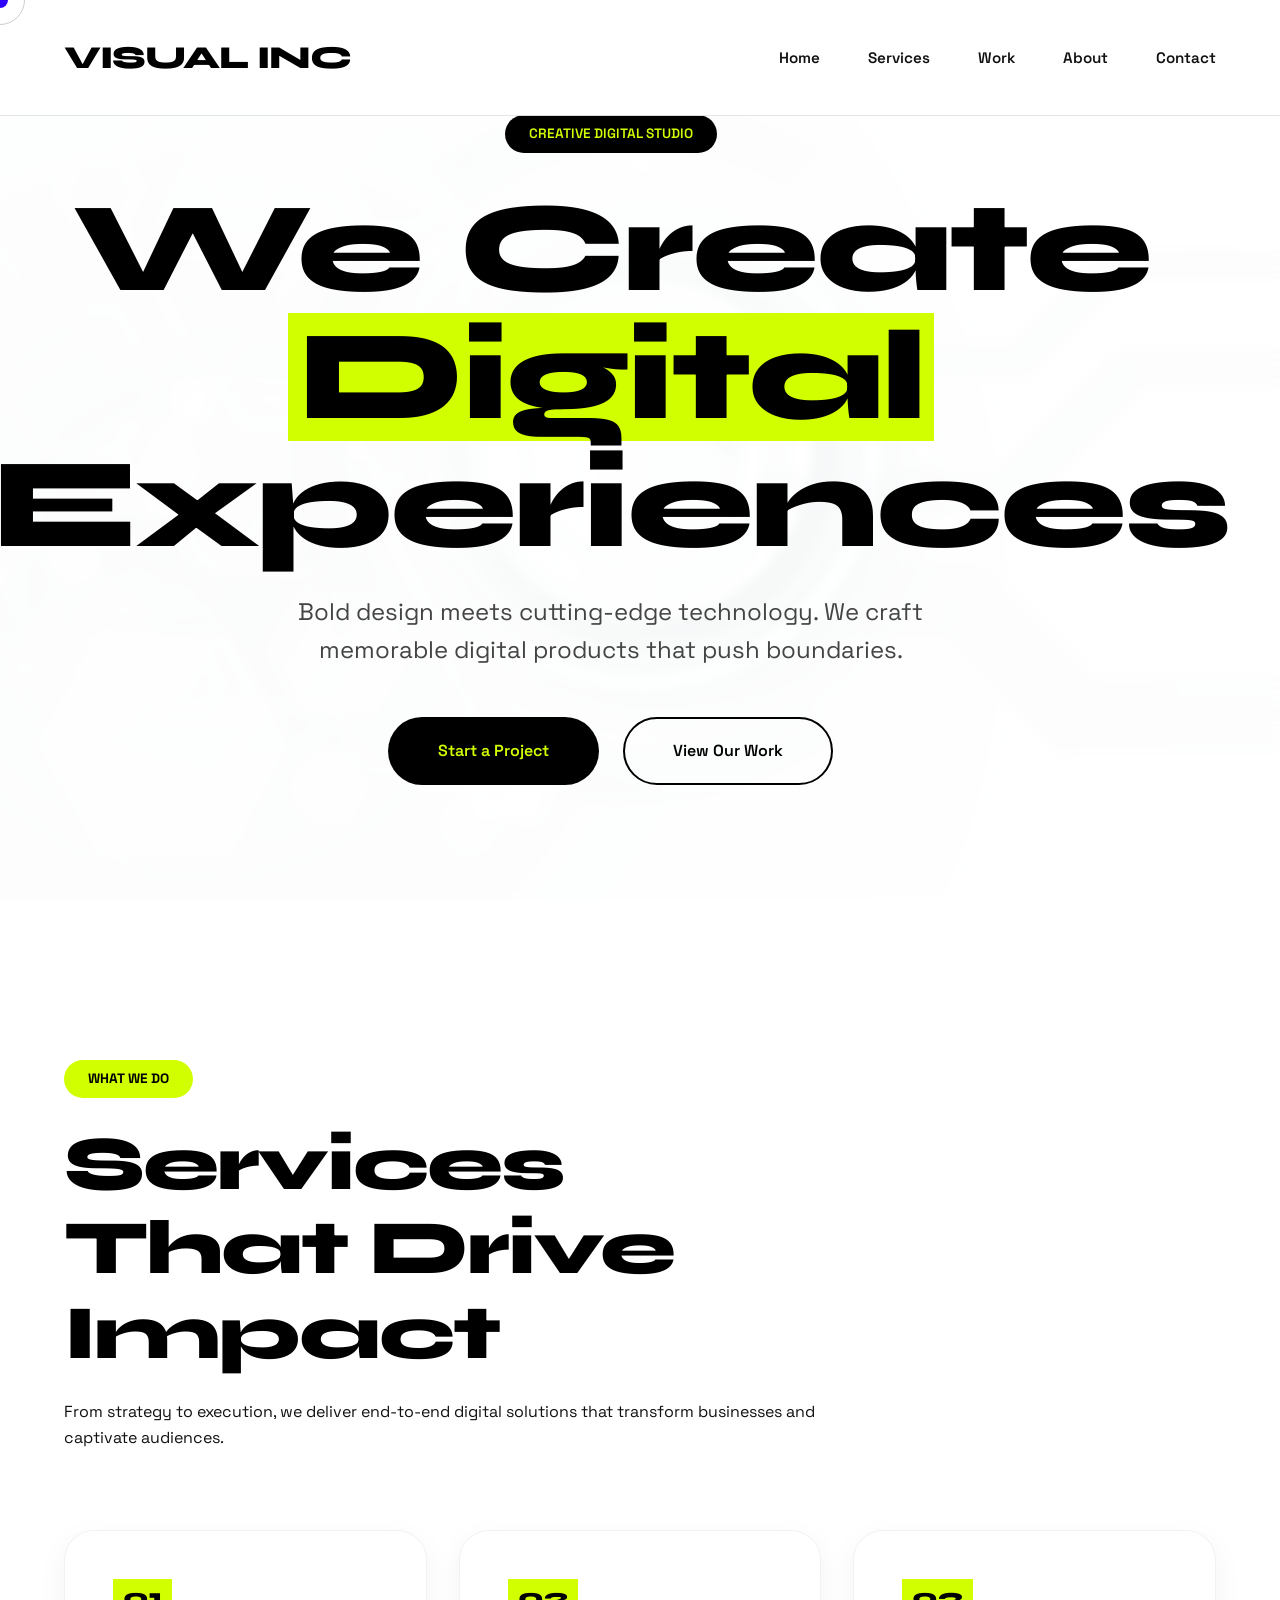
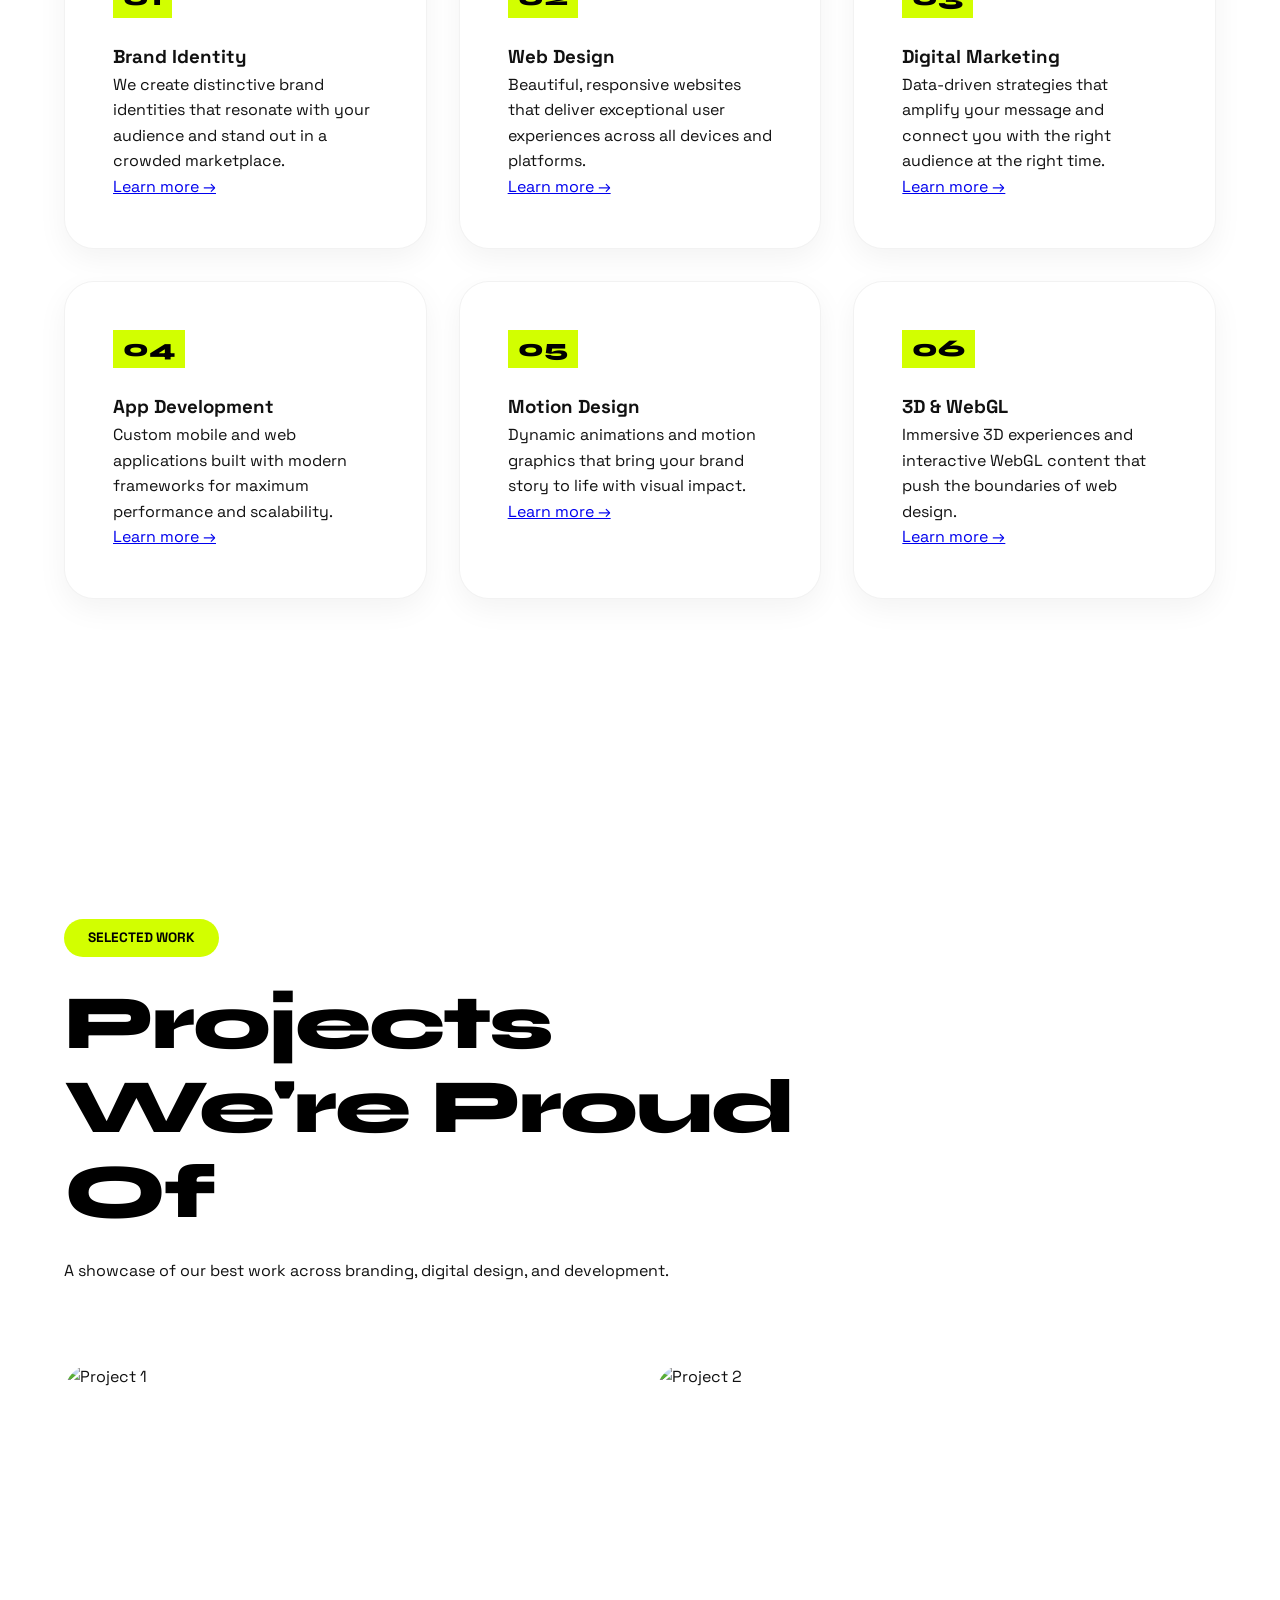
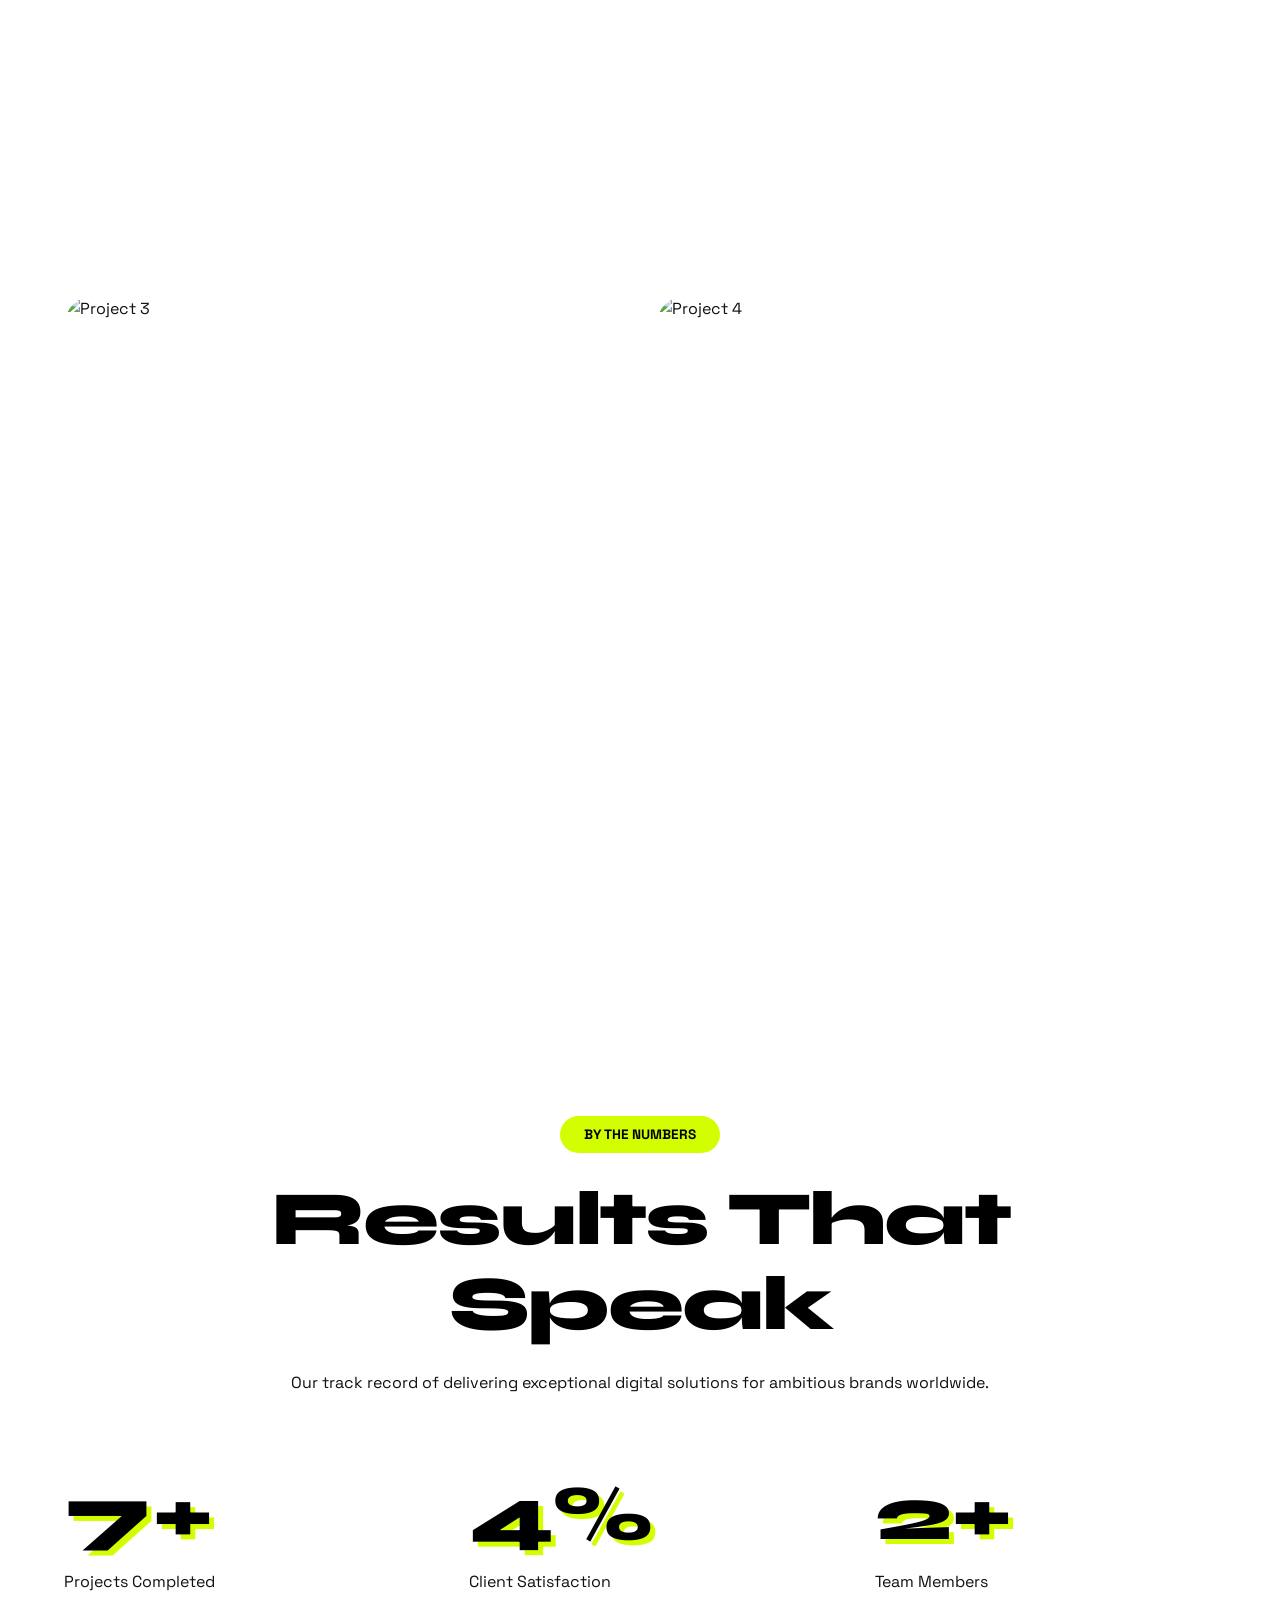
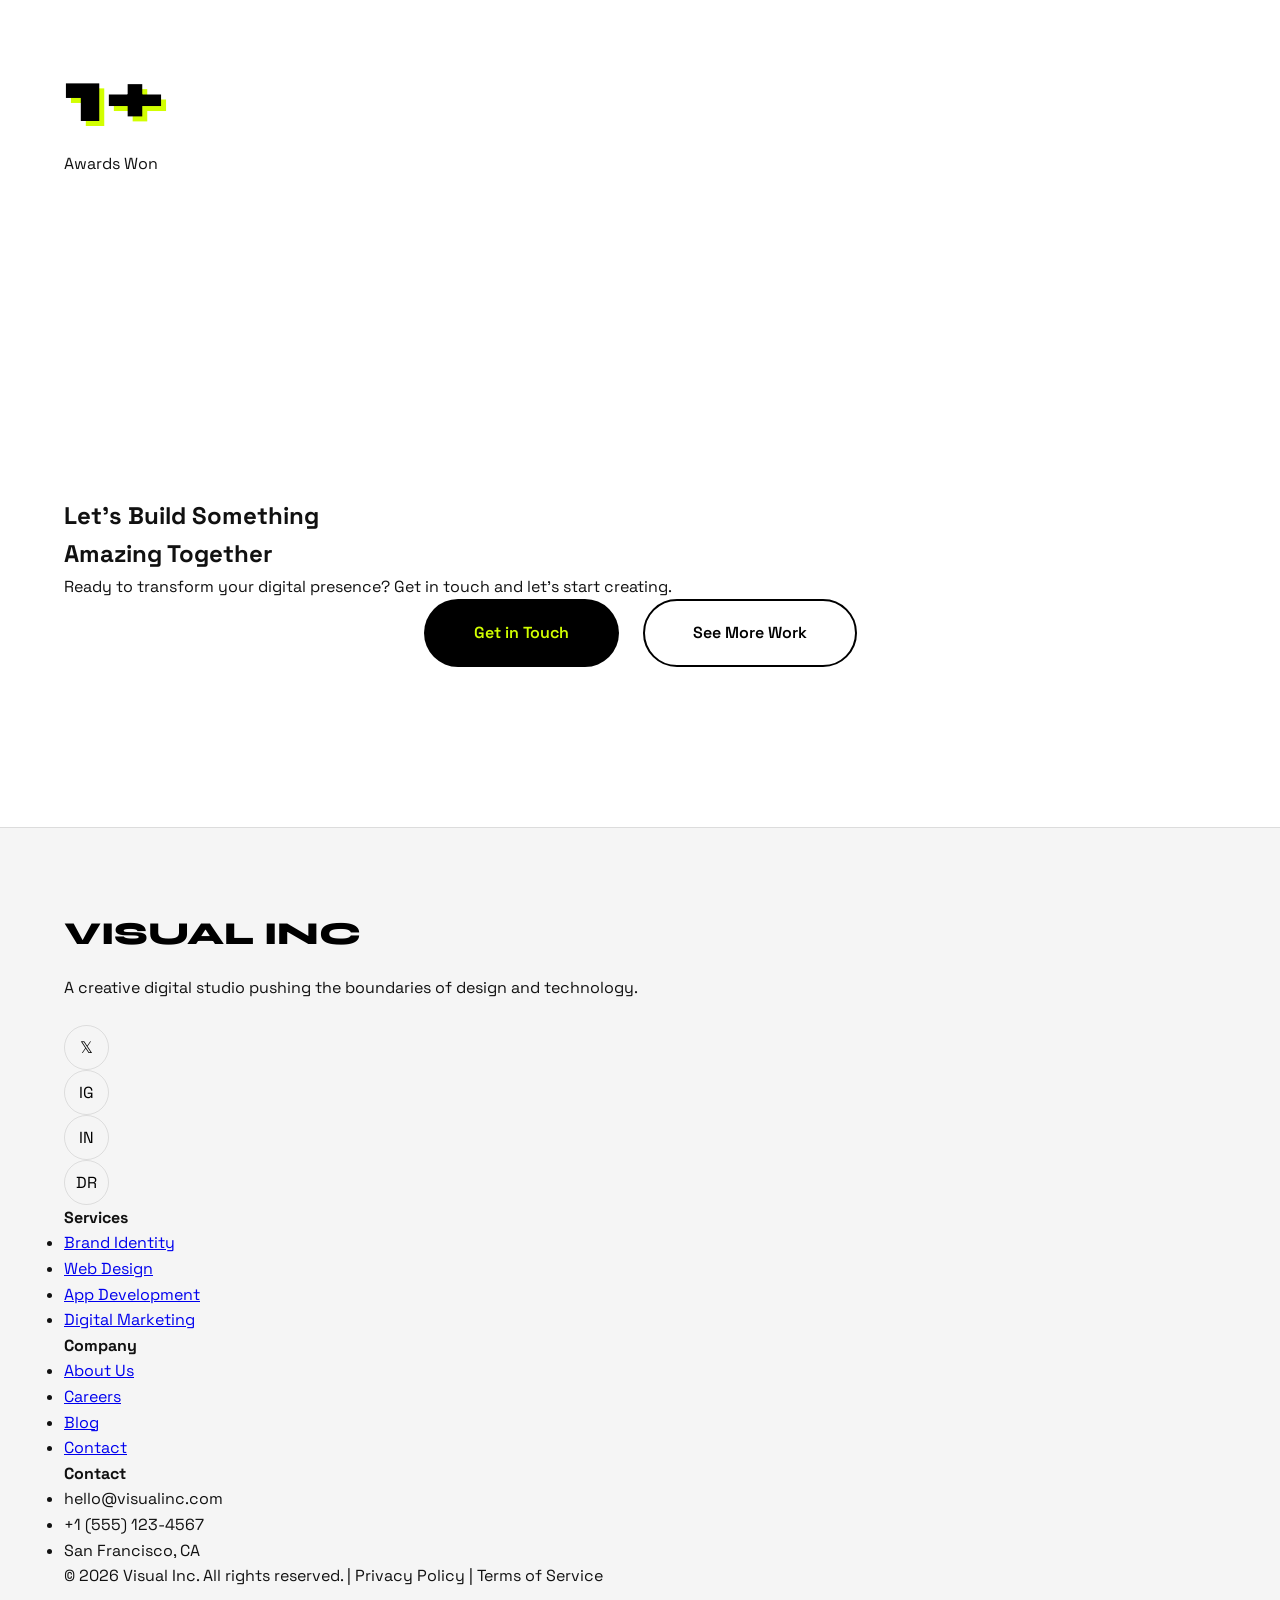
==== commit f9bc2532: "Add script.js reference to index.html" ====
--- a/index.html
+++ b/index.html
@@ -343,5 +343,6 @@
             counterObserver.observe(counter);
         });
     </script>
+    <script src="script.js"></script>
 </body>
 </html>
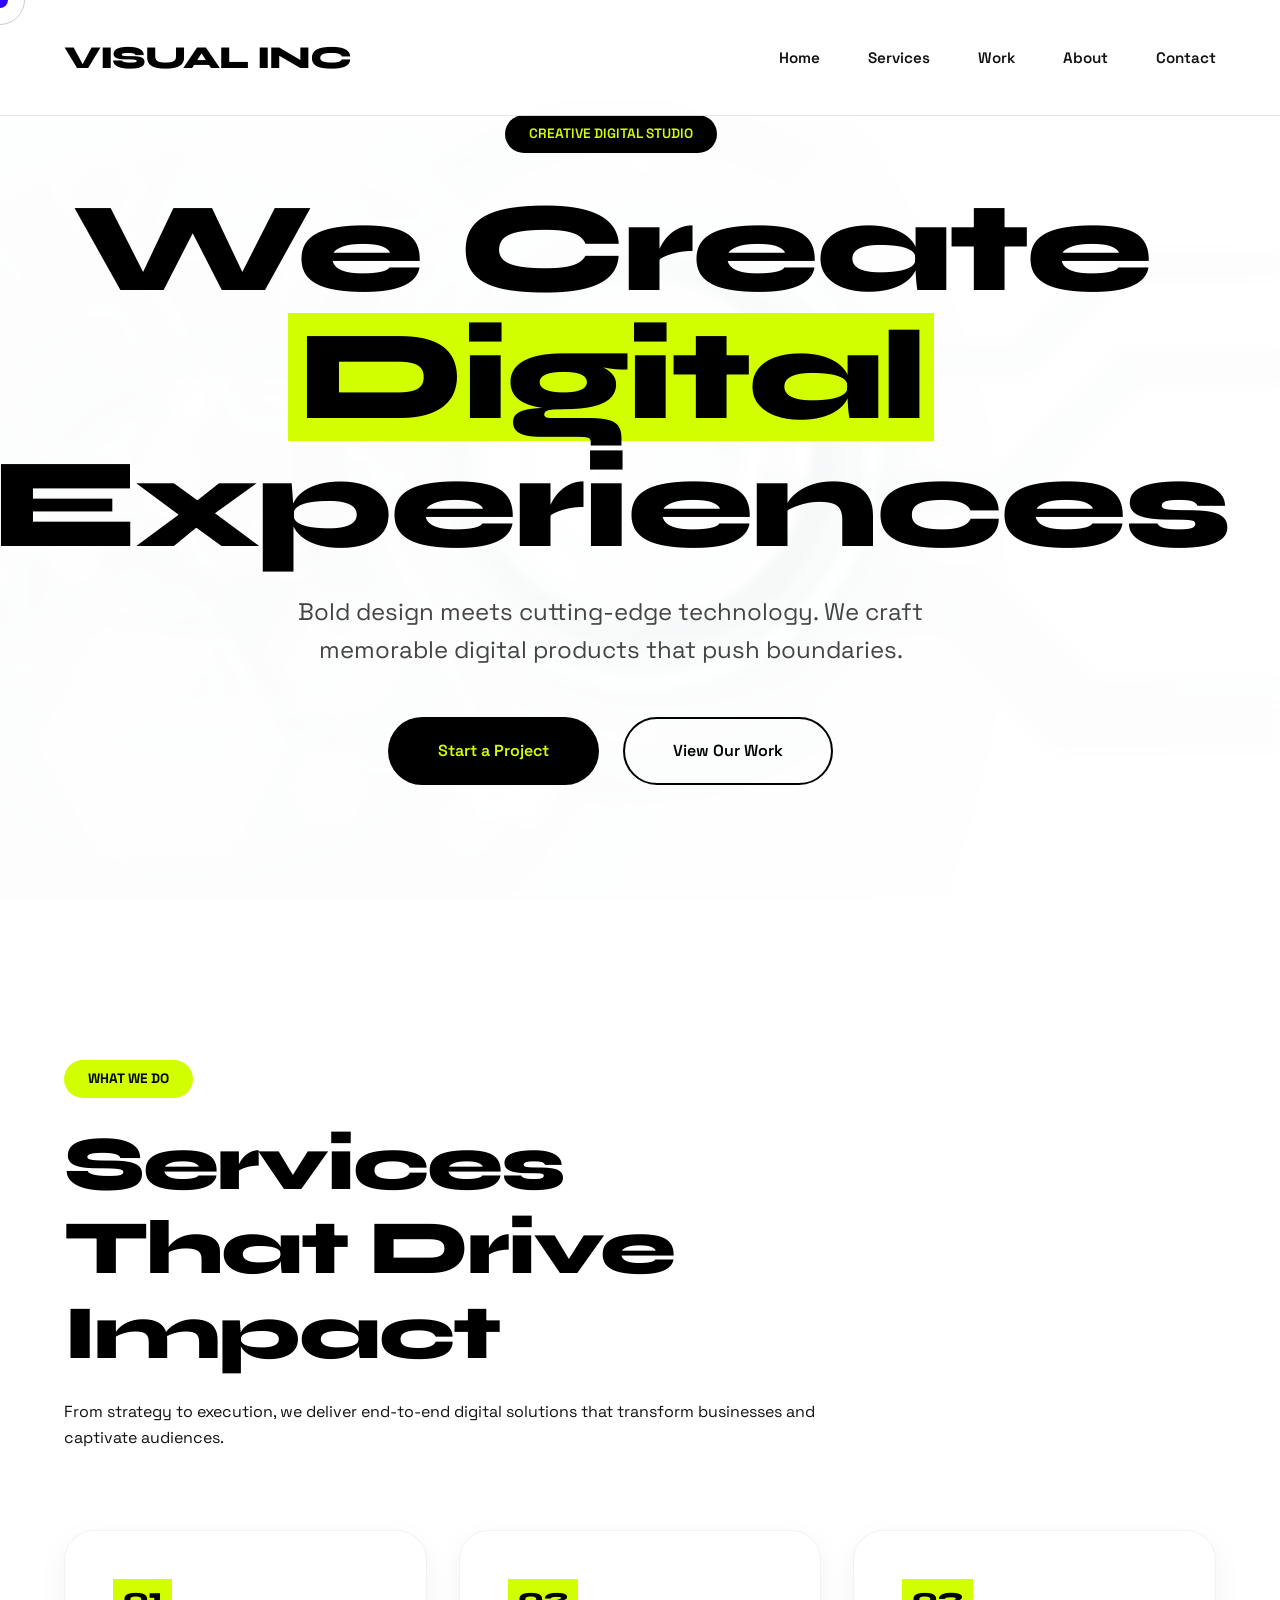
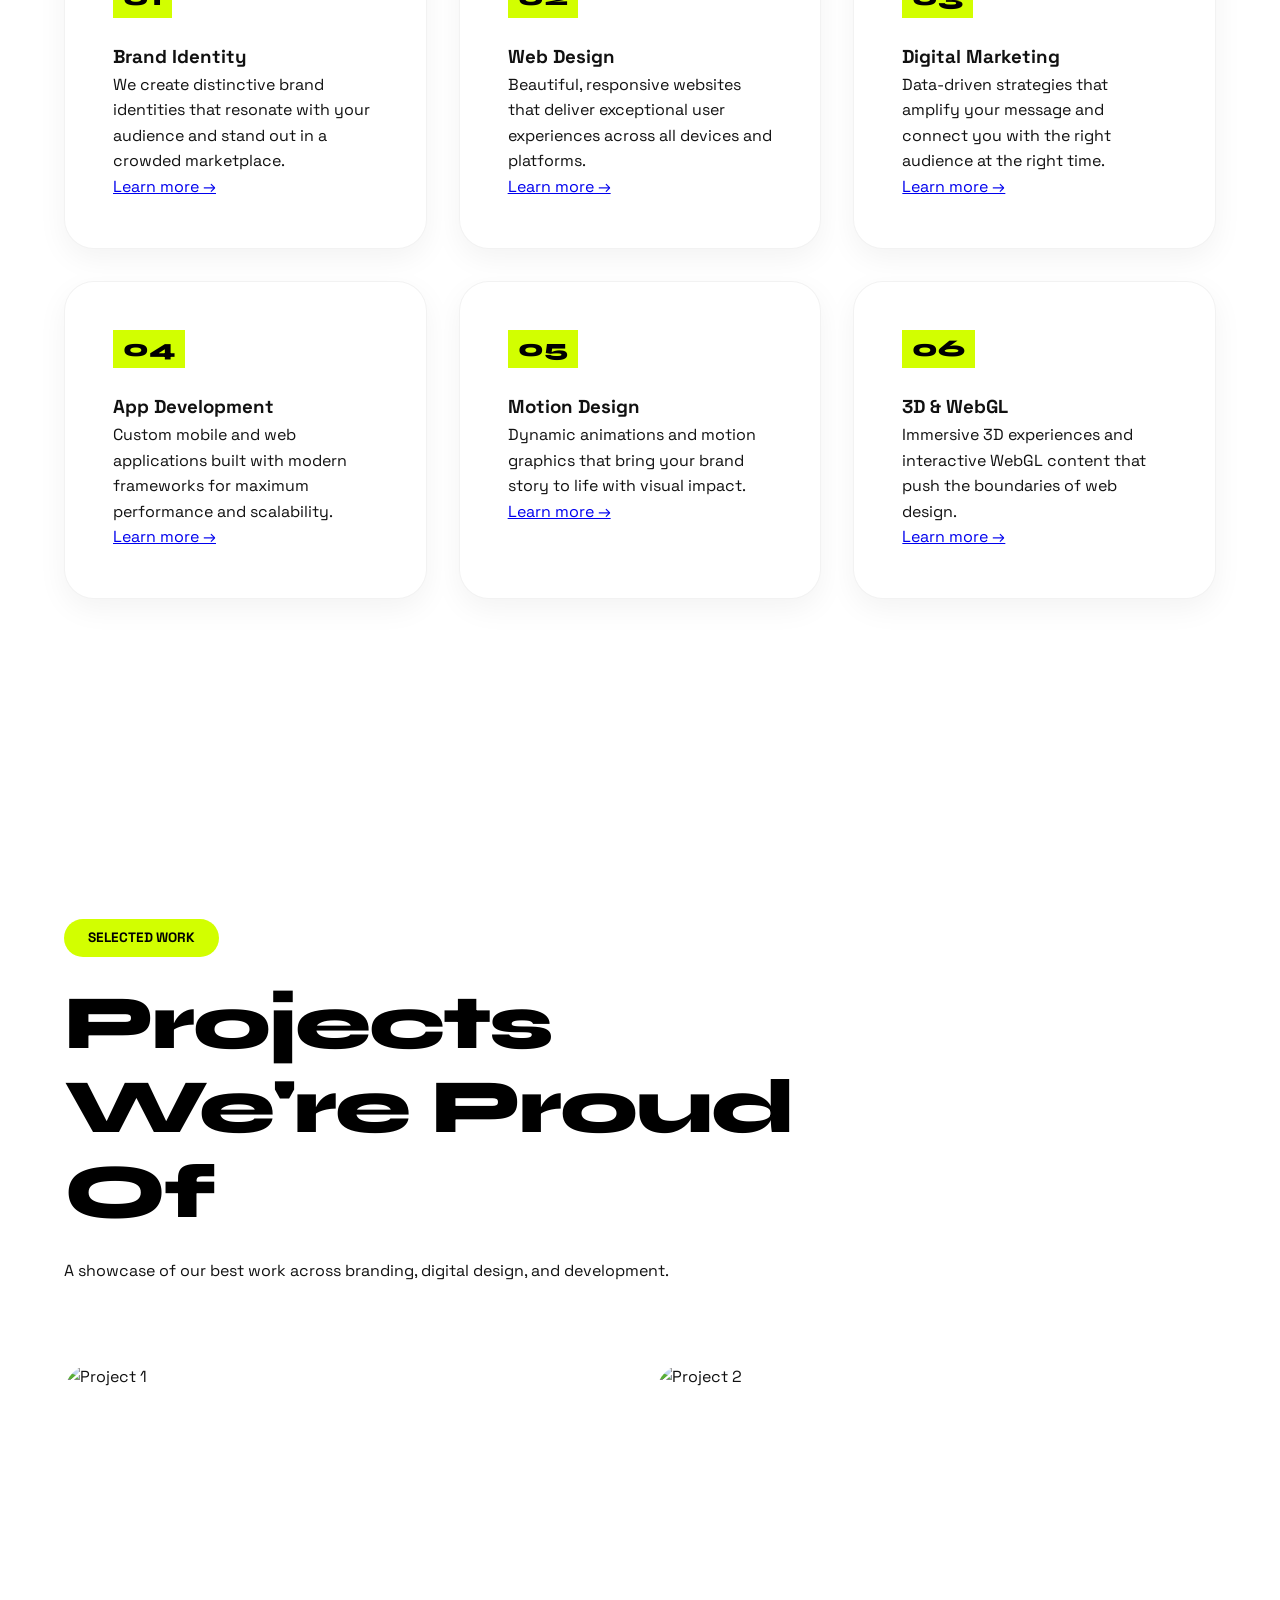
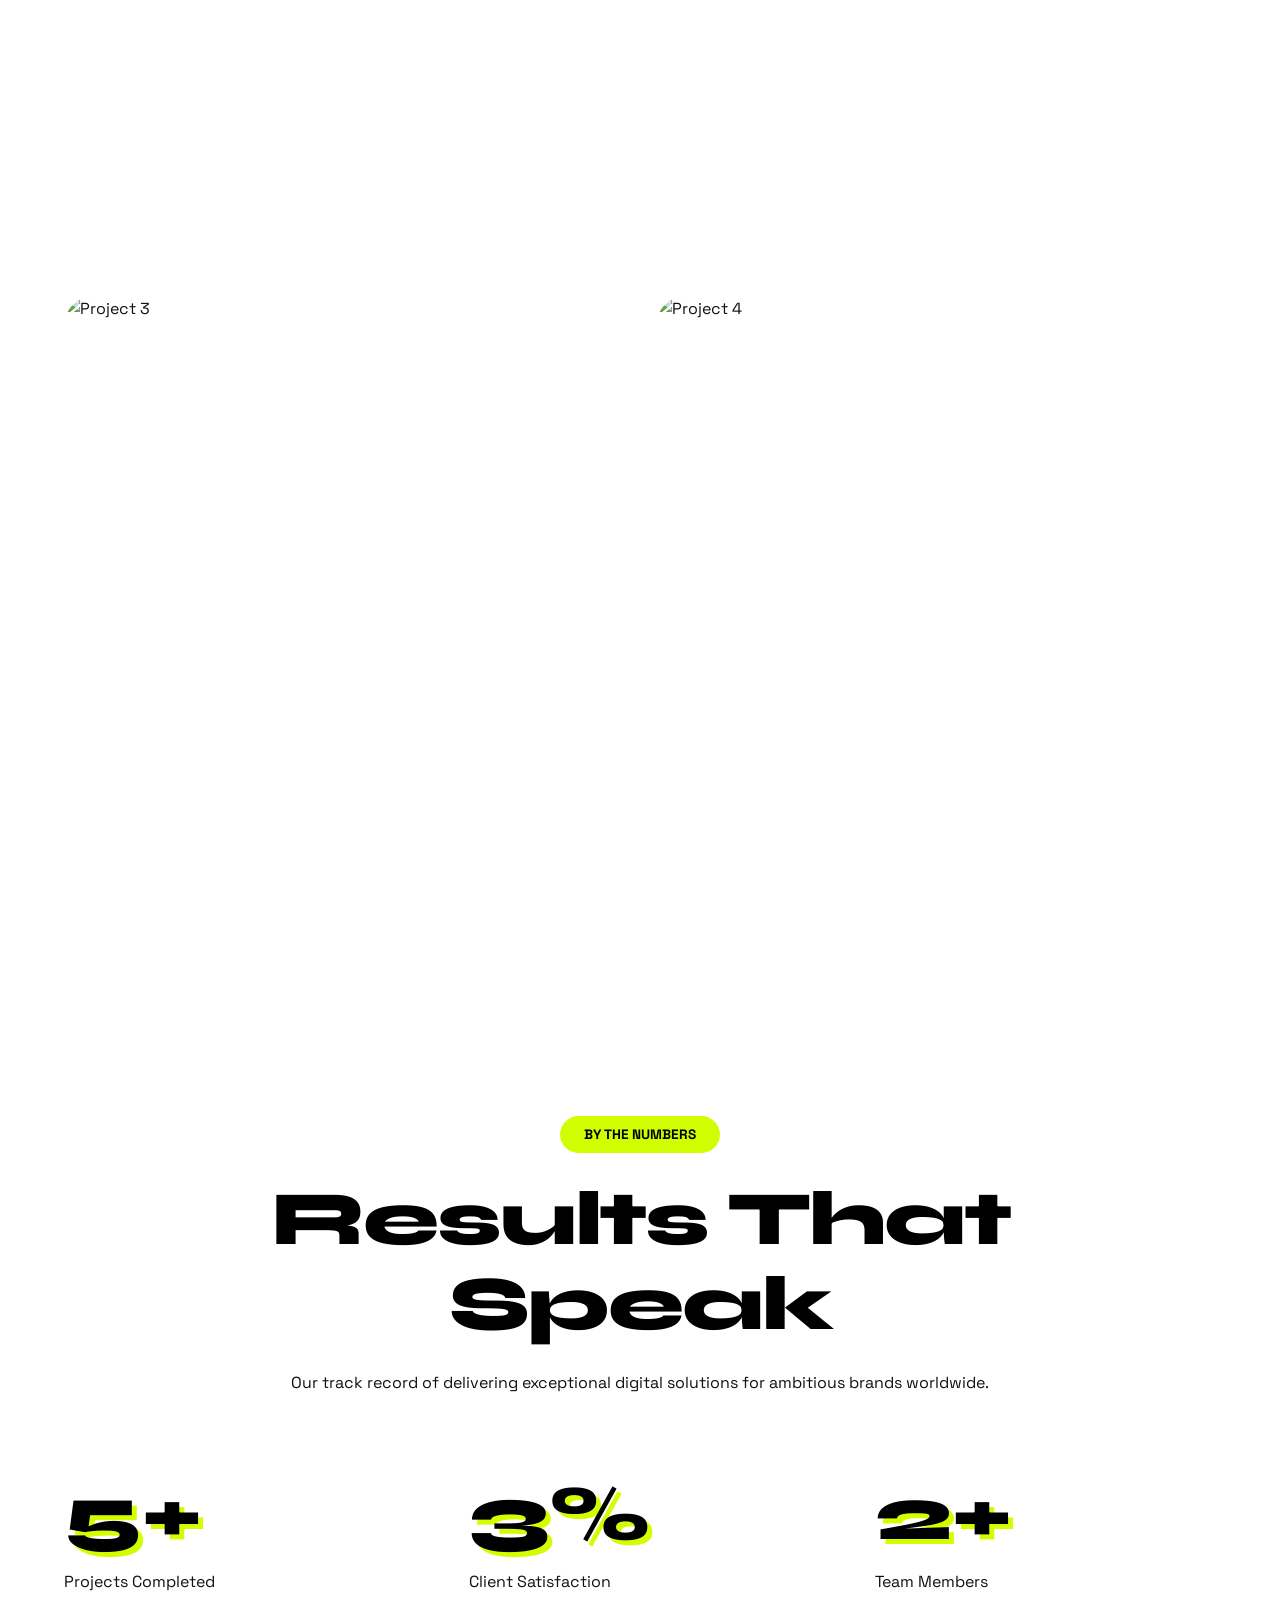
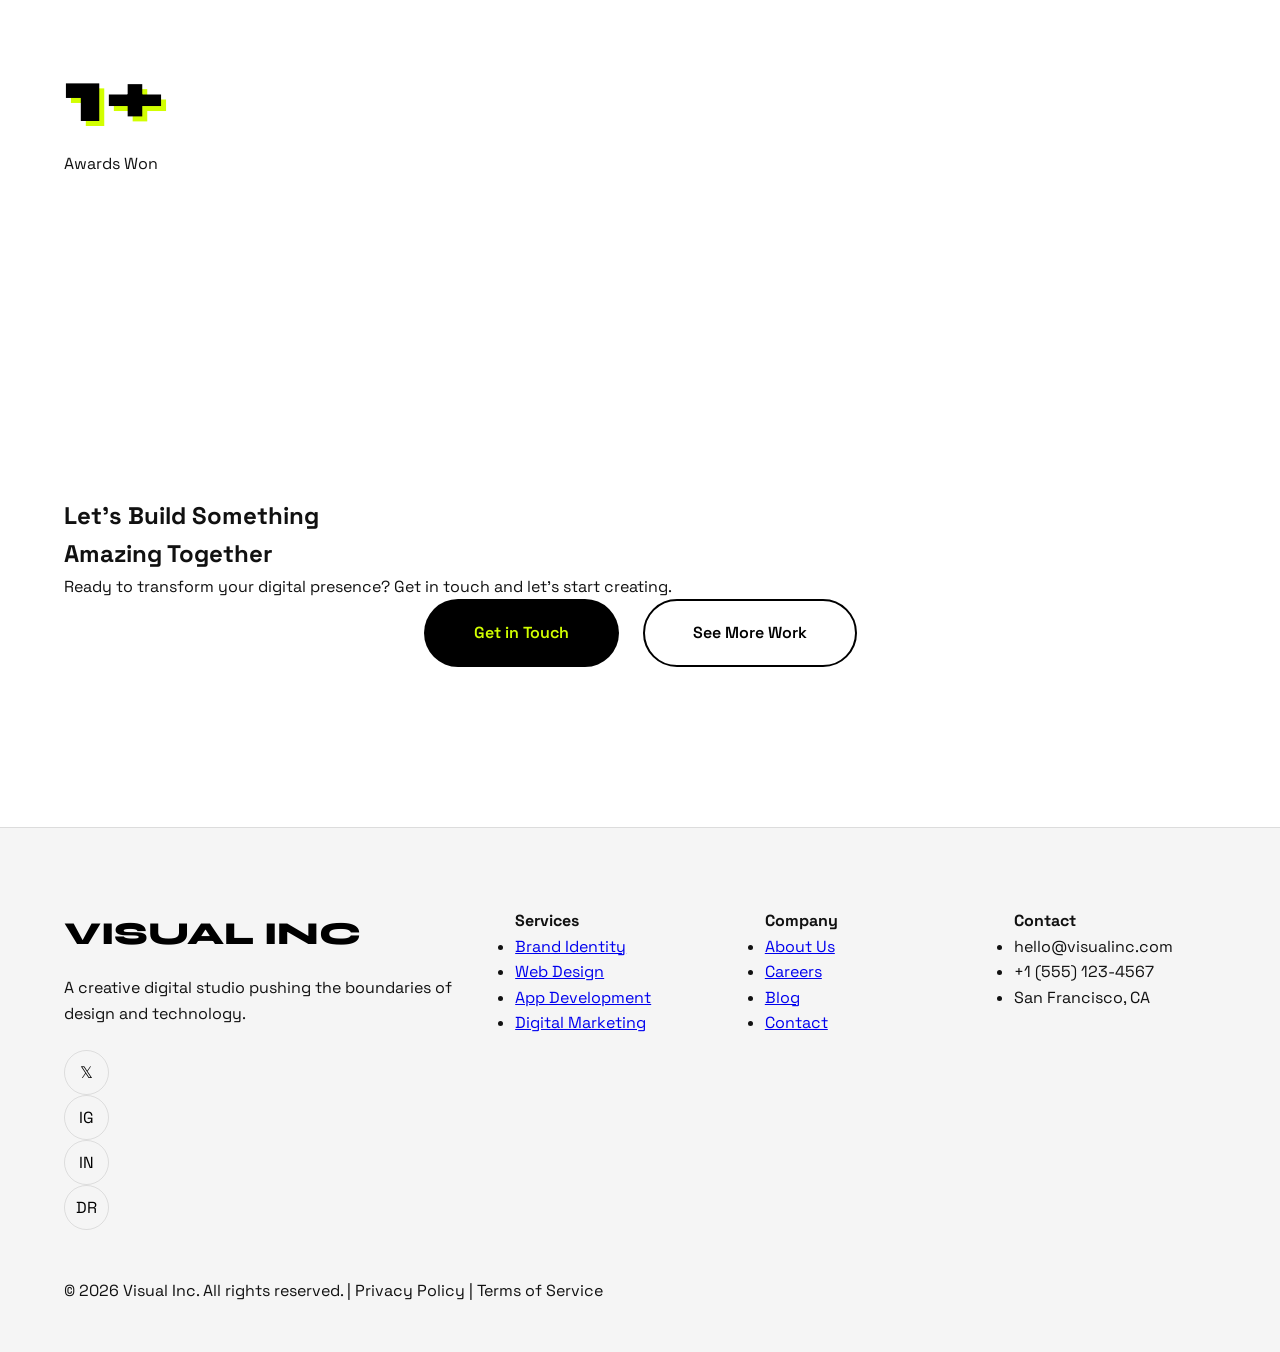
==== commit fb5bcb60: "Update navigation links to use section IDs and enhance responsive styles in CSS" ====
--- a/index.html
+++ b/index.html
@@ -21,11 +21,11 @@
     <nav>
         <a href="index.html" class="logo">VISUAL INC</a>
         <ul class="nav-menu">
-            <li><a href="index.html">Home</a></li>
-            <li><a href="services.html">Services</a></li>
-            <li><a href="work.html">Work</a></li>
-            <li><a href="about.html">About</a></li>
-            <li><a href="contact.html">Contact</a></li>
+            <li><a href="#home">Home</a></li>
+            <li><a href="#services">Services</a></li>
+            <li><a href="#work">Work</a></li>
+            <li><a href="#about">About</a></li>
+            <li><a href="#contact">Contact</a></li>
         </ul>
         <div class="menu-toggle">
             <span></span>
--- a/style.css
+++ b/style.css
@@ -385,6 +385,13 @@
     border-top: 1px solid rgba(0,0,0,0.1);
 }
 
+.footer-content {
+    display: grid;
+    grid-template-columns: 2fr 1fr 1fr 1fr;
+    gap: 3rem;
+    margin-bottom: 3rem;
+}
+
 .footer-brand h3 {
     font-family: 'Syne', sans-serif;
     font-size: 2rem;
@@ -413,7 +420,26 @@
 }
 
 /* Responsive */
+@media (max-width: 1200px) {
+    .hero h1 {
+        font-size: clamp(2.5rem, 8vw, 6rem);
+    }
+    .services-grid, .portfolio-grid {
+        grid-template-columns: repeat(auto-fit, minmax(300px, 1fr));
+        gap: 1.5rem;
+    }
+    .portfolio-item {
+        height: 400px;
+    }
+}
+
 @media (max-width: 968px) {
+    nav {
+        padding: 1.5rem 5%;
+    }
+    .logo {
+        font-size: 1.5rem;
+    }
     .nav-menu {
         position: fixed;
         top: 0;
@@ -431,4 +457,133 @@
     .menu-toggle { display: flex; }
     .cursor, .cursor-follower { display: none; }
     body { cursor: auto; }
+    section {
+        padding: 5rem 5%;
+    }
+    .hero {
+        height: 90vh;
+    }
+    .hero-content {
+        padding: 0 2%;
+    }
+    .hero h1 {
+        font-size: clamp(2rem, 12vw, 4rem);
+        margin-bottom: 1rem;
+    }
+    .hero p {
+        font-size: clamp(1rem, 4vw, 1.2rem);
+        margin-bottom: 2rem;
+    }
+    .cta-group {
+        flex-direction: column;
+        align-items: center;
+    }
+    .btn {
+        padding: 1rem 2rem;
+        font-size: 0.9rem;
+    }
+    .section-header {
+        margin-bottom: 3rem;
+    }
+    .section-header h2 {
+        font-size: clamp(2rem, 8vw, 3.5rem);
+    }
+    .services-grid {
+        grid-template-columns: 1fr;
+        gap: 1rem;
+    }
+    .service-card {
+        padding: 2rem;
+    }
+    .portfolio-grid {
+        grid-template-columns: 1fr;
+        gap: 1rem;
+    }
+    .portfolio-item {
+        height: 300px;
+    }
+    .stats-grid {
+        grid-template-columns: repeat(2, 1fr);
+        gap: 2rem;
+    }
+    .stat-number {
+        font-size: clamp(2rem, 8vw, 3rem);
+    }
+    footer {
+        padding: 3rem 5% 2rem;
+    }
+    .footer-content {
+        grid-template-columns: 1fr;
+        gap: 2rem;
+    }
+}
+
+@media (max-width: 576px) {
+    nav {
+        padding: 1rem 5%;
+    }
+    .logo {
+        font-size: 1.2rem;
+    }
+    .hero {
+        height: 80vh;
+    }
+    .hero-label {
+        font-size: 0.75rem;
+        padding: 0.4rem 1rem;
+        margin-bottom: 1.5rem;
+    }
+    .hero h1 {
+        font-size: clamp(1.8rem, 14vw, 3rem);
+        letter-spacing: -2px;
+    }
+    .hero p {
+        font-size: clamp(0.9rem, 5vw, 1rem);
+        margin-bottom: 1.5rem;
+    }
+    .btn {
+        padding: 0.8rem 1.5rem;
+        font-size: 0.85rem;
+    }
+    section {
+        padding: 3rem 5%;
+    }
+    .section-label {
+        font-size: 0.8rem;
+        padding: 0.4rem 1rem;
+    }
+    .section-header h2 {
+        font-size: clamp(1.8rem, 10vw, 2.5rem);
+        margin-bottom: 1rem;
+    }
+    .service-card {
+        padding: 1.5rem;
+    }
+    .service-number {
+        font-size: 1.2rem;
+        padding: 0 8px;
+    }
+    .portfolio-item {
+        height: 250px;
+    }
+    .portfolio-overlay {
+        padding: 2rem;
+    }
+    .stats-grid {
+        grid-template-columns: 1fr;
+        gap: 1.5rem;
+    }
+    .stat-number {
+        font-size: clamp(2.5rem, 12vw, 3.5rem);
+    }
+    .cta-section h2 {
+        font-size: clamp(2rem, 10vw, 3rem);
+    }
+    .footer-brand h3 {
+        font-size: 1.5rem;
+    }
+    .social-links a {
+        width: 40px;
+        height: 40px;
+    }
 }
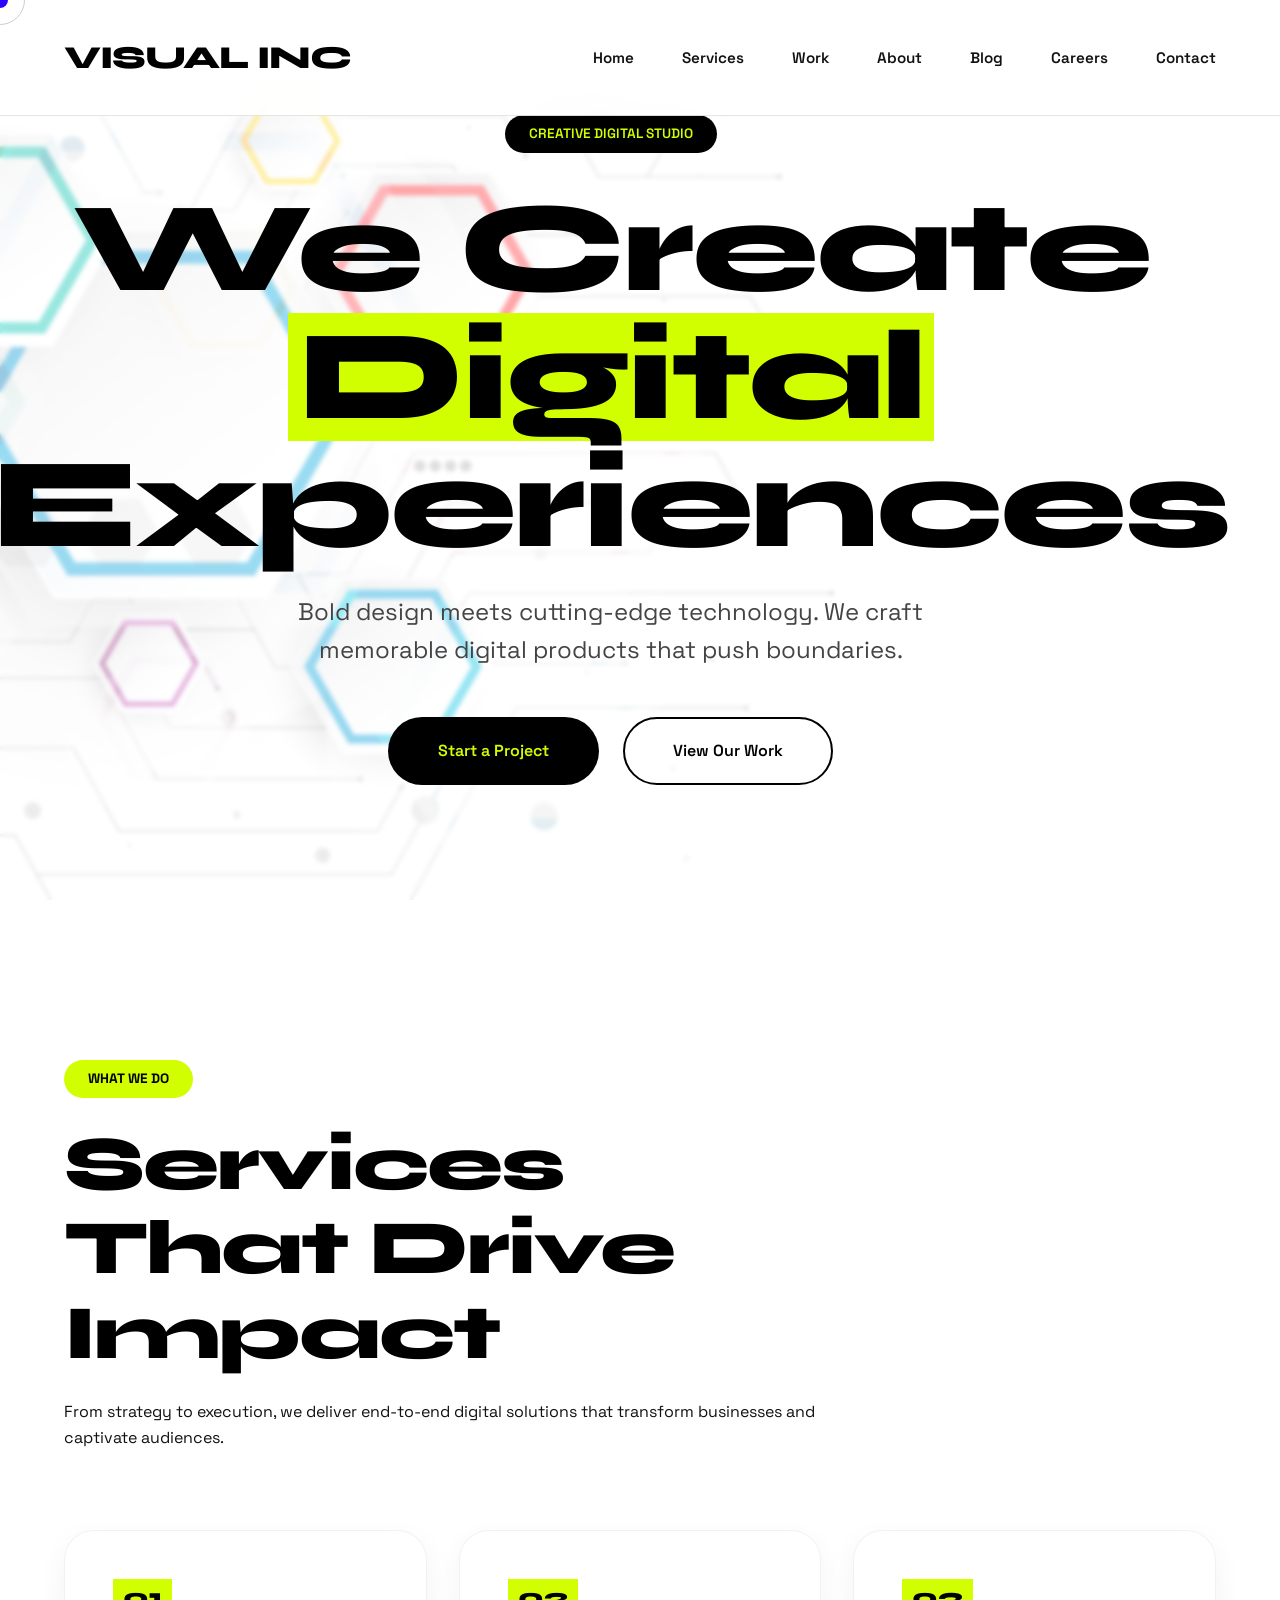
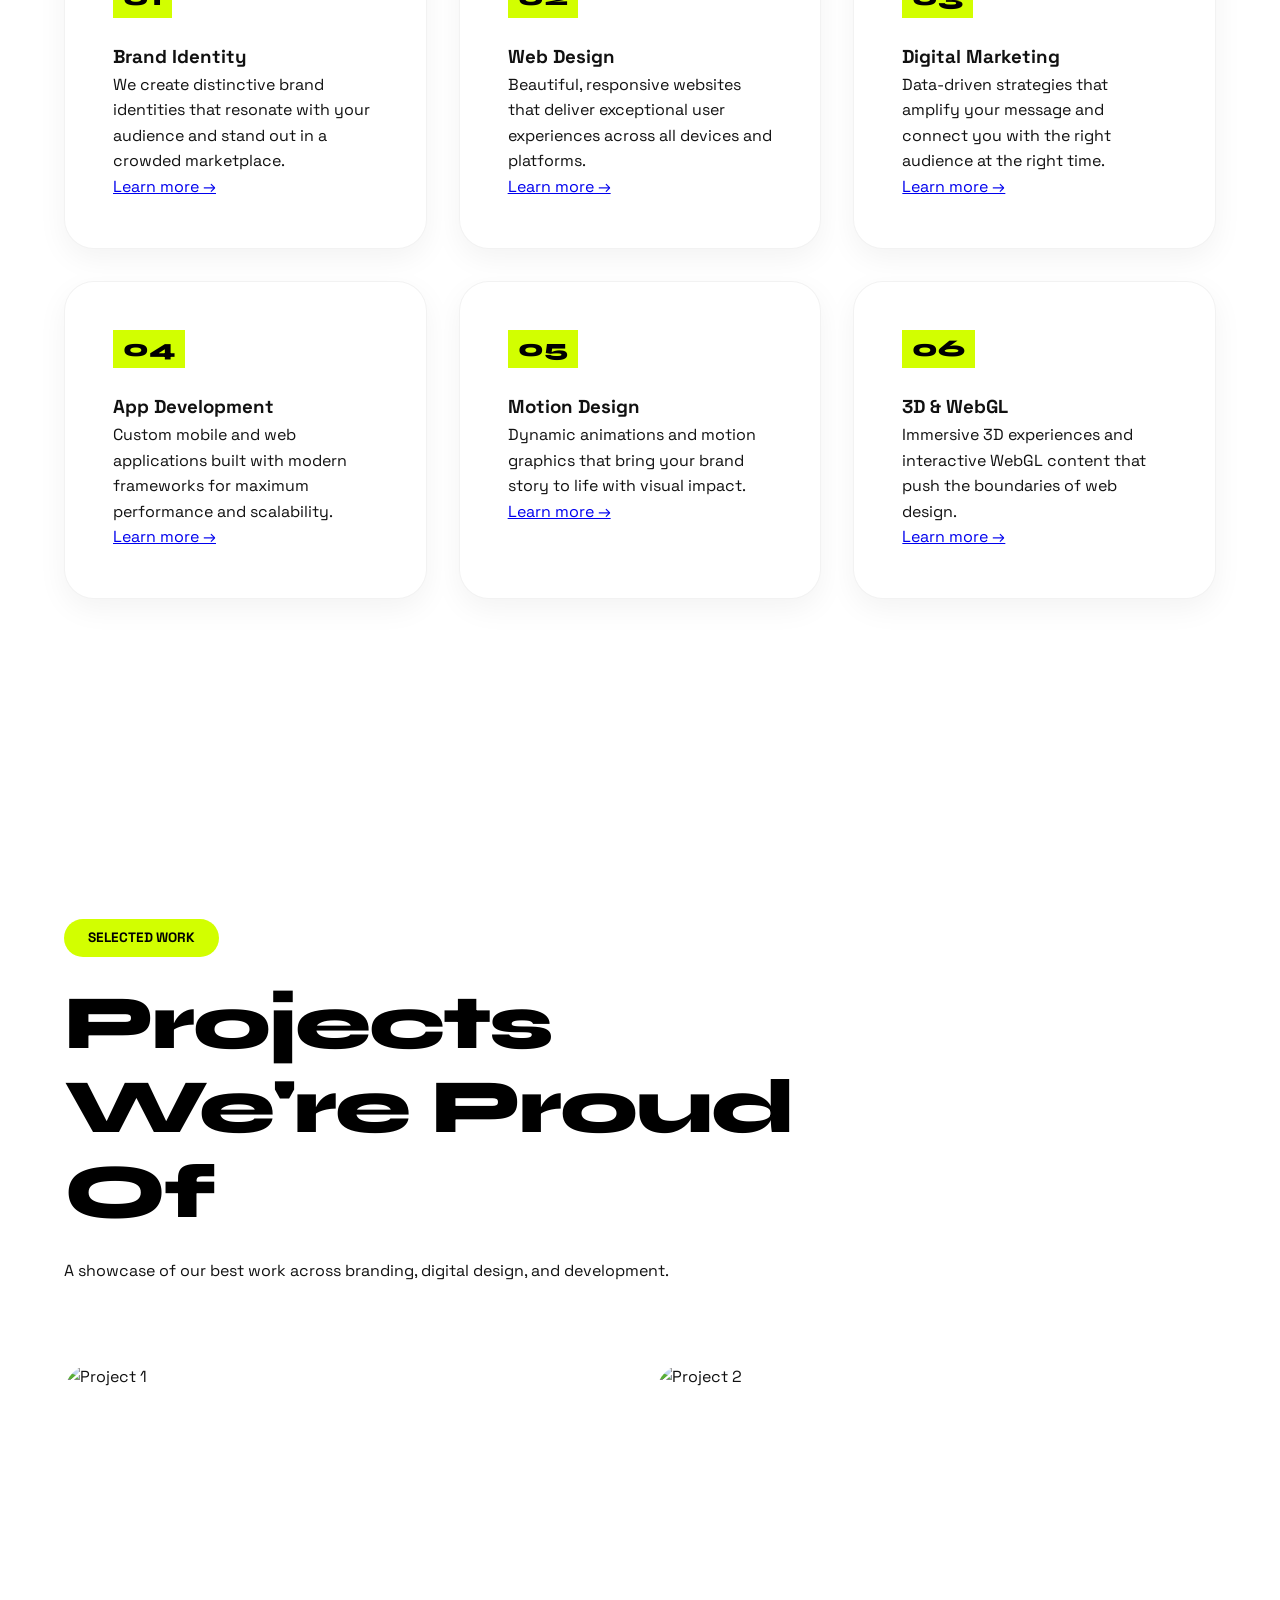
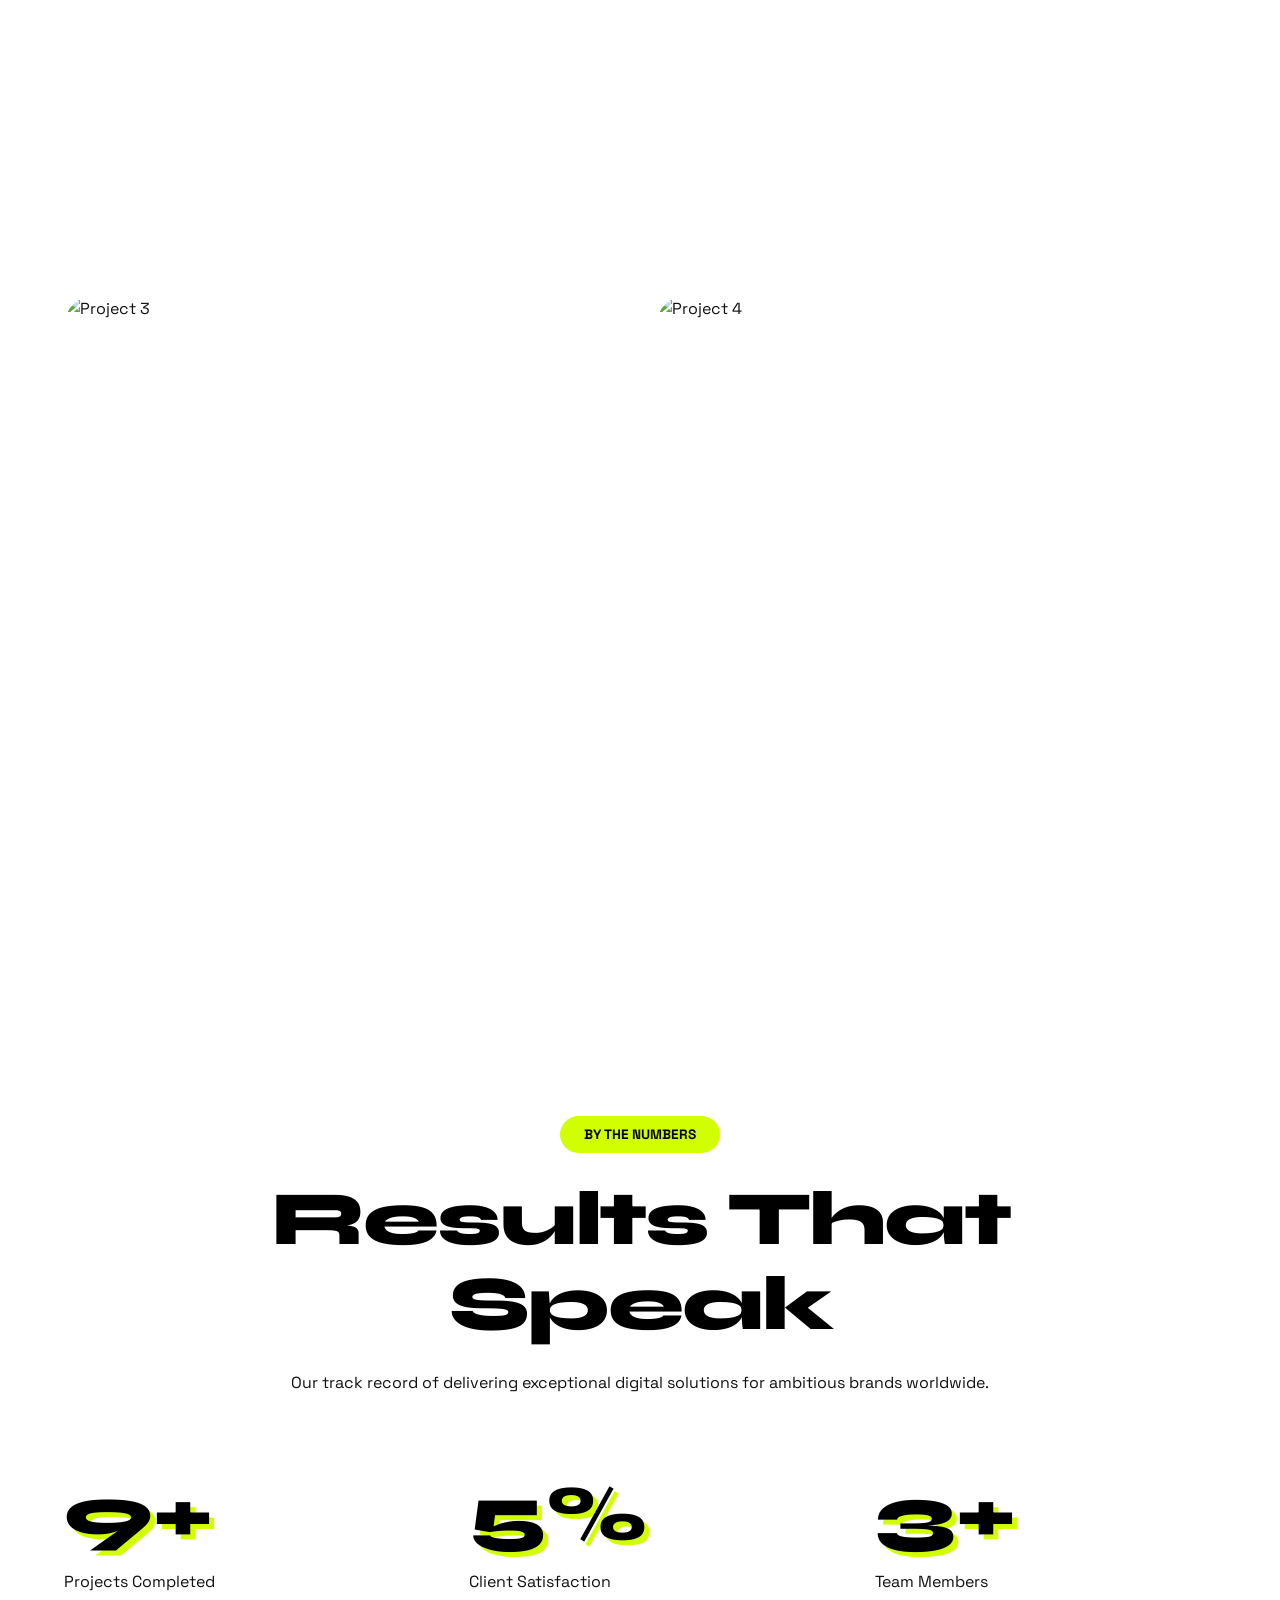
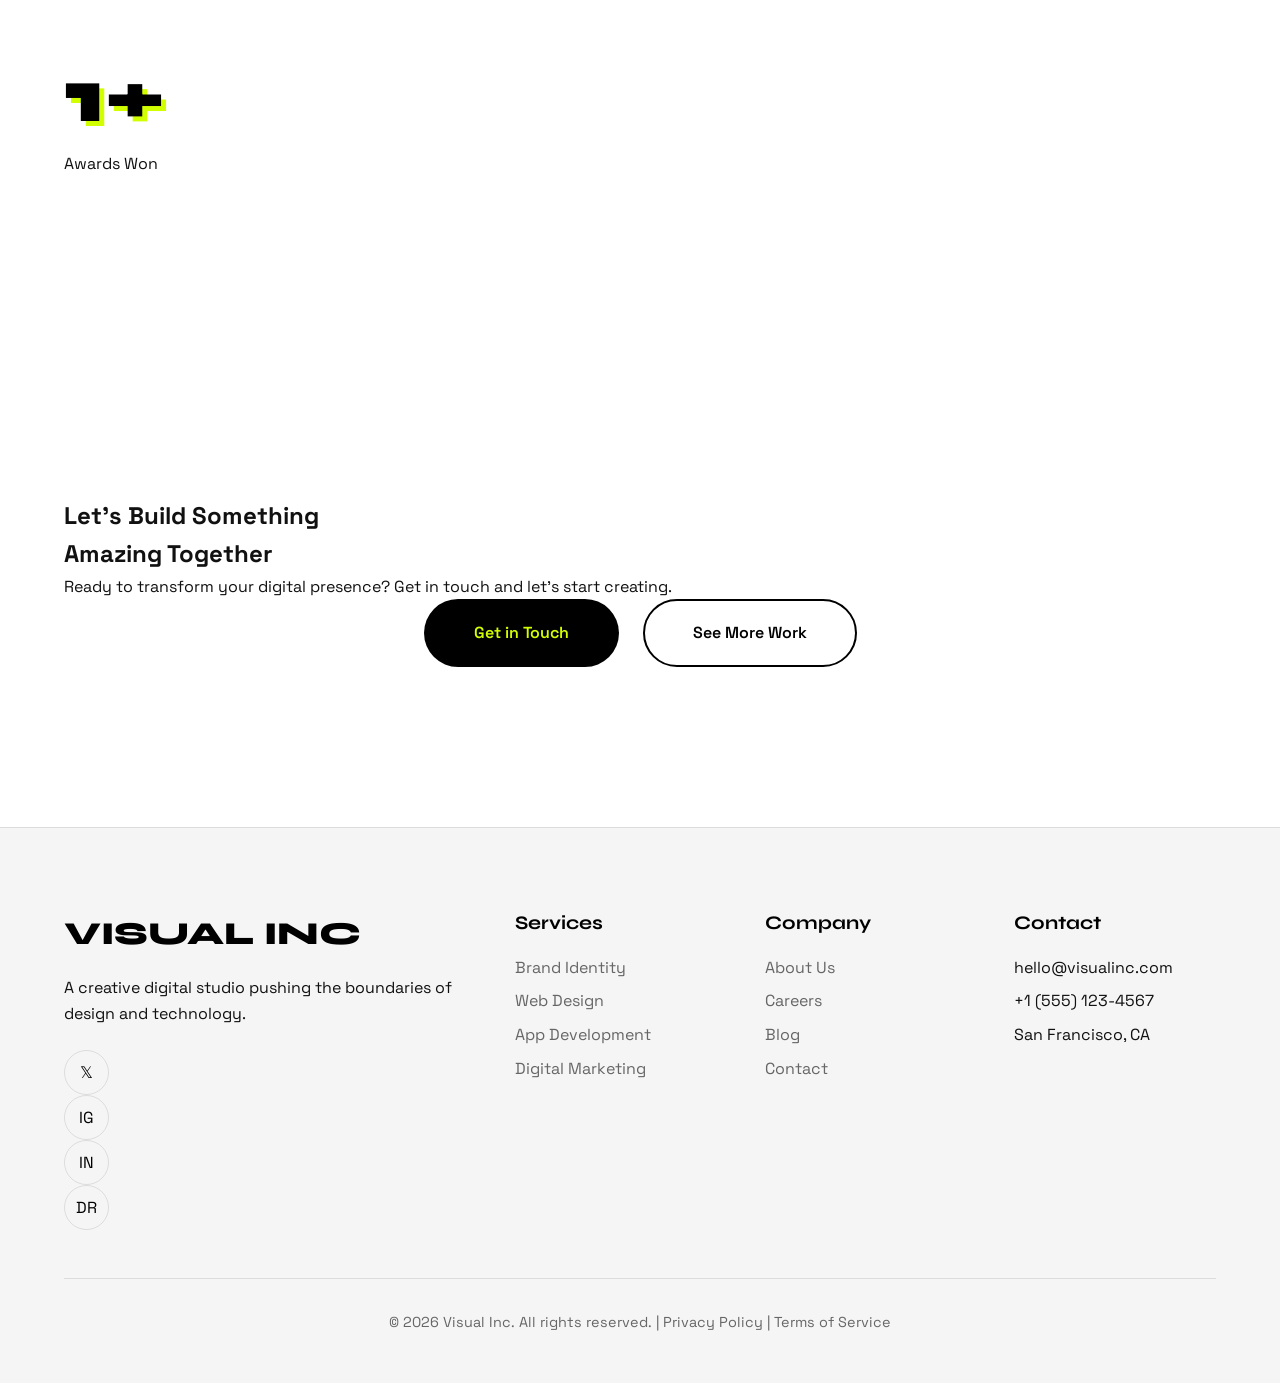
==== commit fbf8ae6f: "Update navigation links to point to individual pages and add new Blog and Careers sections" ====
--- a/index.html
+++ b/index.html
@@ -21,11 +21,13 @@
     <nav>
         <a href="index.html" class="logo">VISUAL INC</a>
         <ul class="nav-menu">
-            <li><a href="#home">Home</a></li>
-            <li><a href="#services">Services</a></li>
-            <li><a href="#work">Work</a></li>
-            <li><a href="#about">About</a></li>
-            <li><a href="#contact">Contact</a></li>
+            <li><a href="index.html">Home</a></li>
+            <li><a href="services.html">Services</a></li>
+            <li><a href="work.html">Work</a></li>
+            <li><a href="about.html">About</a></li>
+            <li><a href="blog.html">Blog</a></li>
+            <li><a href="careers.html">Careers</a></li>
+            <li><a href="contact.html">Contact</a></li>
         </ul>
         <div class="menu-toggle">
             <span></span>
--- a/style.css
+++ b/style.css
@@ -34,7 +34,7 @@
     width: 100%;
     height: 100%;
     z-index: -1;
-    background-image: url('bg1.jpg');
+    background-image: url('bg.jpg');
     background-size: cover;
     background-position: center;
     transition: background-image 0.8s ease-in-out;
@@ -44,8 +44,8 @@
     content: '';
     position: absolute;
     inset: 0;
-    background: rgba(255, 255, 255, 0.85); /* White overlay for readability */
-    backdrop-filter: blur(5px);
+    background: rgba(255, 255, 255, 0.6); /* Reduced opacity for better background visibility */
+    backdrop-filter: blur(2px);
 }
 
 /* Custom Cursor */
@@ -419,6 +419,43 @@
     transform: translateY(-3px);
 }
 
+.footer-section h4 {
+    font-family: 'Syne', sans-serif;
+    font-size: 1.2rem;
+    font-weight: 700;
+    color: #000;
+    margin-bottom: 1rem;
+}
+
+.footer-links {
+    list-style: none;
+}
+
+.footer-links li {
+    margin-bottom: 0.5rem;
+}
+
+.footer-links a {
+    color: #666;
+    text-decoration: none;
+    transition: color 0.3s ease;
+}
+
+.footer-links a:hover {
+    color: #000;
+}
+
+.footer-bottom {
+    border-top: 1px solid rgba(0,0,0,0.1);
+    padding-top: 2rem;
+    text-align: center;
+}
+
+.footer-bottom p {
+    color: #666;
+    font-size: 0.9rem;
+}
+
 /* Responsive */
 @media (max-width: 1200px) {
     .hero h1 {
